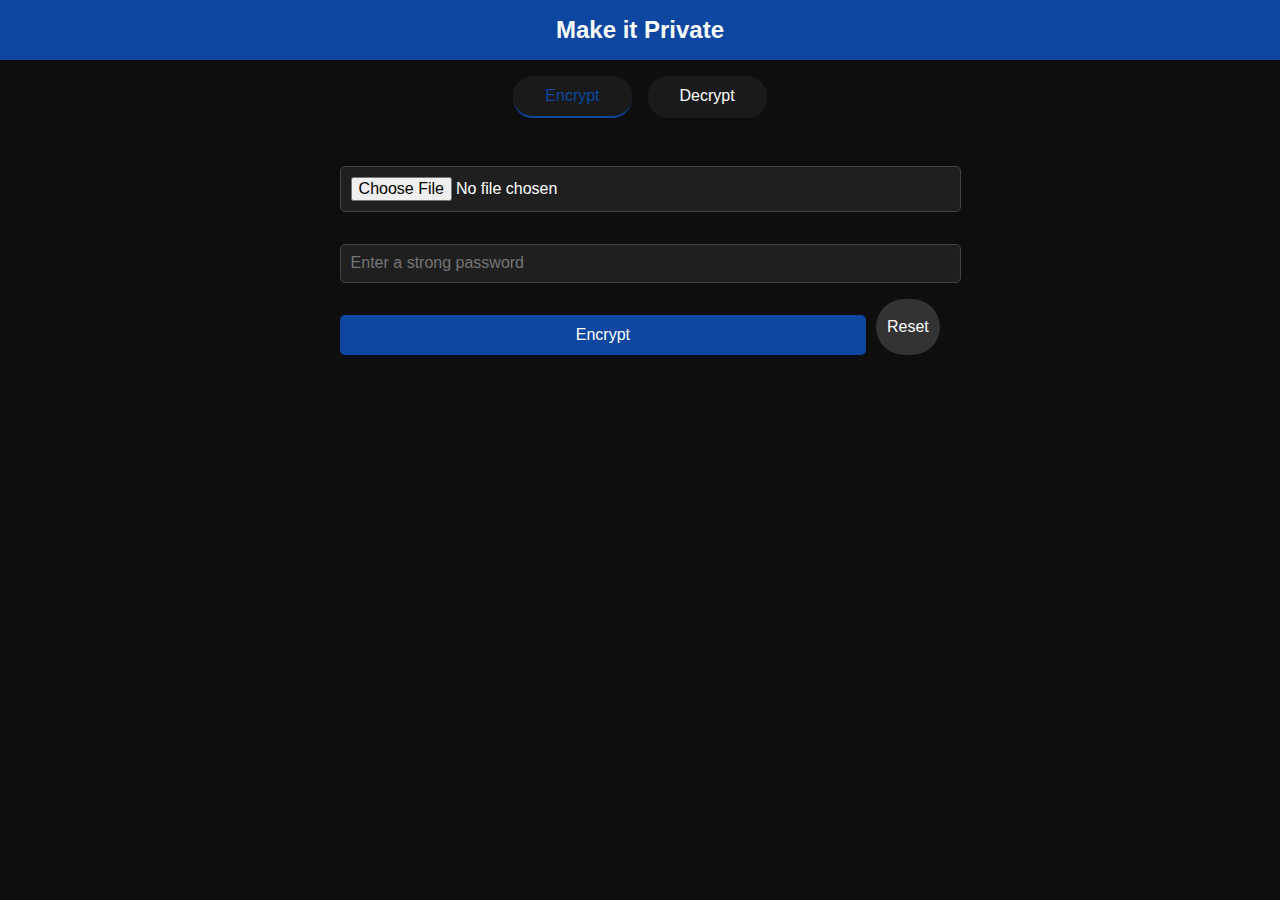
==== index.html @ 4691e0e4 "renamed" ====
<!DOCTYPE html>
<html lang="en">
<head>
  <meta charset="UTF-8" />
  <meta name="viewport" content="width=device-width, initial-scale=1.0"/>
  <title>Make it Private</title>
  <style>
    body {
      margin: 0;
      background-color: #0e0e0e;
      color: #fff;
      font-family: 'Segoe UI', sans-serif;
    }

    /* Navbar */
    .navbar {
      background-color: #0d47a1;
      padding: 1rem;
      text-align: center;
    }

    .navbar h1 {
      margin: 0;
      color: white;
      font-size: 1.5rem;
      font-weight: bold;
    }

    /* Toggle Buttons */
    .toggle-buttons {
      display: flex;
      justify-content: center;
      margin: 1rem 0;
    }

    .toggle-buttons button {
      background-color: #1a1a1a;
      border: none;
      color: #fff;
      border-radius: 20px;
      padding: 0.7rem 2rem;
      margin: 0 0.5rem;
      cursor: pointer;
      font-size: 1rem;
      border-bottom: 2px solid transparent;
      transition: all 0.3s ease;
    }
    .toggle-buttons button:hover{
      transform: scale(1.2);
      color: #0d47a1;
      box-shadow: #0d47a1 0.6;
    }

    .toggle-buttons button.active {
      border-bottom: 2px solid #0d47a1;
      color: #0d47a1;
    }

    /* Container for content */
    .content {
      max-width: 600px;
      margin: 0 auto;
      padding: 1rem;
      display: none;
    }

    .content.active {
      display: block;
    }

    input[type="file"],
    input[type="password"],
    textarea {
      width: 100%;
      margin-top: 1rem;
      padding: 0.6rem;
      background: #1f1f1f;
      border: 1px solid #444;
      color: #fff;
      font-size: 1rem;
      border-radius: 5px;
    }

    .preview {
      margin-top: 1rem;
      text-align: center;
    }

    video, img {
      max-width: 100%;
      max-height: 300px;
      margin-top: 1rem;
      border: 1px solid #333;
    }

    button.action {
      margin-top: 1rem;
      width: 100%;
      padding: 0.7rem;
      background-color: #0d47a1;
      color: white;
      font-size: 1rem;
      border: none;
      cursor: pointer;
      border-radius: 5px;
      transition: 0.3s;
    }

    button.action:hover {
      background-color:rgb(15, 101, 199);
    }

    .button-group {
      display: flex;
      gap: 10px;
      margin-top: 1rem;
    }

    button.reset {
      padding: 0.7rem;
      background-color: #333;
      color: white;
      font-size: 1rem;
      border: none;
      cursor: pointer;
      border-radius: 2rem;
      transition: 0.3s;
      flex: 1;
    }

    button.reset:hover {
      background-color: #555;
    }

    /* Decrypt Preview Section */
    #decryptPreview {
      max-width: 600px;
      margin: 1rem auto;
      padding: 1rem;
      background-color: #1a1a1a;
      border-radius: 5px;
      text-align: center;
    }

    #downloadButton {
      margin-top: 1rem;
      padding: 0.7rem 2rem;
      background-color: #0d47a1;
      color: white;
      font-size: 1rem;
      border: none;
      cursor: pointer;
      border-radius: 5px;
      transition: 0.3s;
    }

    #downloadButton:hover {
      background-color: rgb(15, 101, 199);
    }
  </style>
</head>
<body>

 <!-- Navbar -->
<div class="navbar">
  <h1>Make it Private</h1>
</div>

<!-- Toggle Buttons -->
<div class="toggle-buttons">
  <button id="encryptTab" class="active">Encrypt</button>
  <button id="decryptTab">Decrypt</button>
</div>

<!-- Encrypt Section -->
<div id="encryptSection" class="content active">
  <input type="file" id="encryptFile" accept="image/*,video/*" />
  <div class="preview" id="encryptPreview"></div>
  <input type="password" id="encryptPassword" placeholder="Enter a strong password" />
  <div class="button-group">
    <button class="action" id="encryptBtn">Encrypt</button>
    <button class="reset" id="resetEncryptBtn">Reset</button>
  </div>
</div>

<!-- Decrypt Section -->
<div id="decryptSection" class="content">
  <textarea rows="6" id="decryptText" placeholder="Paste your encrypted text here OR upload a file below..."></textarea>
  <input type="file" id="decryptFile" accept=".txt" />
  <input type="password" id="decryptPassword" placeholder="Enter the password" />
  <div class="button-group">
    <button class="action" id="decryptBtn">Decrypt</button>
    <button class="reset" id="resetDecryptBtn">Reset</button>
  </div>
</div>

<!-- Decrypted file preview and download button -->
<div id="decryptPreview" style="display: none;">
  <h3>Decrypted Preview</h3>
  <div id="previewContent"></div>
  <button id="downloadButton">Download</button>
</div>

<!-- Warning message (hidden by default) -->
<div id="fileSizeWarning" style="display: none; color: red;">
  <p>Warning: This file is large, it may take longer to process. Proceed with caution.</p>
  <button id="proceedButton">Proceed</button>
  <button id="cancelButton">Cancel</button>
</div>


<script>
  // Tab Switching
 // Tab Switching
// Tab Switching
const encryptTab = document.getElementById('encryptTab');
const decryptTab = document.getElementById('decryptTab');
const encryptSection = document.getElementById('encryptSection');
const decryptSection = document.getElementById('decryptSection');
const decryptPreview = document.getElementById('decryptPreview');

// Initially hide the decrypt preview
decryptPreview.style.display = 'none';

encryptTab.addEventListener('click', () => {
  encryptTab.classList.add('active');
  decryptTab.classList.remove('active');
  encryptSection.classList.add('active');
  decryptSection.classList.remove('active');
  // Hide decrypt preview when switching tabs
  decryptPreview.style.display = 'none';
});

decryptTab.addEventListener('click', () => {
  decryptTab.classList.add('active');
  encryptTab.classList.remove('active');
  decryptSection.classList.add('active');
  encryptSection.classList.remove('active');
  // Hide decrypt preview when switching tabs
  decryptPreview.style.display = 'none';
});

// Encrypt Section Logic
const fileInput = document.getElementById('encryptFile');
const encryptPreview = document.getElementById('encryptPreview');
const encryptPassword = document.getElementById('encryptPassword');
const encryptBtn = document.getElementById('encryptBtn');

// Show file preview when selected for encryption
fileInput.addEventListener('change', () => {
  const file = fileInput.files[0];
  if (file) {
    encryptPreview.innerHTML = '';
    
    if (file.type.startsWith('image/')) {
      const img = document.createElement('img');
      img.src = URL.createObjectURL(file);
      encryptPreview.appendChild(img);
    } else if (file.type.startsWith('video/')) {
      const video = document.createElement('video');
      video.src = URL.createObjectURL(file);
      video.controls = true;
      encryptPreview.appendChild(video);
    }
  }
});

// Helper function to safely convert ArrayBuffer to base64
function arrayBufferToBase64(buffer) {
  let binary = '';
  const bytes = new Uint8Array(buffer);
  const len = bytes.byteLength;
  for (let i = 0; i < len; i++) {
    binary += String.fromCharCode(bytes[i]);
  }
  return btoa(binary);
}

// Helper function to convert base64 to ArrayBuffer
function base64ToArrayBuffer(base64) {
  const binary = atob(base64);
  const bytes = new Uint8Array(binary.length);
  for (let i = 0; i < binary.length; i++) {
    bytes[i] = binary.charCodeAt(i);
  }
  return bytes;
}

// Function to derive the key for encryption/decryption
async function deriveKey(password, salt) {
  const enc = new TextEncoder();
  const keyMaterial = await crypto.subtle.importKey(
    "raw", 
    enc.encode(password), 
    "PBKDF2", 
    false, 
    ["deriveKey"]
  );

  return crypto.subtle.deriveKey(
    {
      name: "PBKDF2",
      salt,
      iterations: 100000,
      hash: "SHA-256"
    },
    keyMaterial,
    { name: "AES-GCM", length: 256 },
    false,
    ["encrypt", "decrypt"]
  );
}

// Reset functionality for encrypt section
document.getElementById('resetEncryptBtn').addEventListener('click', () => {
  // Clear file input
  fileInput.value = '';
  // Clear password field
  encryptPassword.value = '';
  // Clear preview
  encryptPreview.innerHTML = '';
});

// Encryption process
encryptBtn.addEventListener('click', async () => {
  const file = fileInput.files[0];
  const password = encryptPassword.value;

  if (!file || !password) {
    alert("Please provide both a file and a password!");
    return;
  }

  try {
    const reader = new FileReader();
    reader.onload = async function (event) {
      try {
        const fileData = event.target.result;

        // Encrypt the file
        const salt = crypto.getRandomValues(new Uint8Array(16));
        const iv = crypto.getRandomValues(new Uint8Array(12));
        const key = await deriveKey(password, salt);

        const encryptedData = await crypto.subtle.encrypt(
          { name: "AES-GCM", iv }, 
          key, 
          fileData
        );
        
        // Prepare encrypted content for download or further use
        const encryptedContent = {
          salt: arrayBufferToBase64(salt),
          iv: arrayBufferToBase64(iv),
          ciphertext: arrayBufferToBase64(encryptedData),
          filename: file.name,
          type: file.type // Store the file type for proper decryption
        };

        // Convert encrypted content to JSON text
        const encryptedText = JSON.stringify(encryptedContent);

        // Create encrypted file for download
        const blob = new Blob([encryptedText], { type: 'application/json' });
        const url = URL.createObjectURL(blob);
        const a = document.createElement('a');
        a.href = url;
        a.download = `${file.name}.encrypted.txt`;
        a.click();
        URL.revokeObjectURL(url);
        
        // Switch to decrypt tab and populate textarea
        decryptTab.click();
        document.getElementById('decryptText').value = encryptedText;
        
        alert("File encrypted successfully! You can now decrypt it or save the encrypted text.");
      } catch (innerError) {
        console.error("Error in file processing:", innerError);
        alert("Error processing the file. The file might be too large or corrupted.");
      }
    };

    reader.readAsArrayBuffer(file);
  } catch (error) {
    console.error("Encryption error:", error);
    alert("An error occurred during encryption. Please try again.");
  }
});

// Reset functionality for decrypt section
document.getElementById('resetDecryptBtn').addEventListener('click', () => {
  // Clear decrypt text area
  document.getElementById('decryptText').value = '';
  // Clear decrypt file input
  document.getElementById('decryptFile').value = '';
  // Clear decrypt password
  document.getElementById('decryptPassword').value = '';
  // Hide decrypt preview
  decryptPreview.style.display = 'none';
});

// Decryption Logic
document.getElementById('decryptBtn').addEventListener('click', async () => {
  const password = document.getElementById('decryptPassword').value;
  const decryptTextArea = document.getElementById('decryptText');
  const decryptFileInput = document.getElementById('decryptFile');
  
  if (!password) {
    alert("Please enter the password.");
    return;
  }

  let encryptedData;

  // Check if the user pasted encrypted text or uploaded a file
  if (decryptTextArea.value.trim()) {
    try {
      encryptedData = JSON.parse(decryptTextArea.value.trim());
    } catch (e) {
      alert("Invalid encrypted text format.");
      return;
    }
  } else if (decryptFileInput.files[0]) {
    try {
      const fileText = await decryptFileInput.files[0].text();
      encryptedData = JSON.parse(fileText);
    } catch (e) {
      alert("Invalid encrypted file format.");
      return;
    }
  } else {
    alert("Please paste encrypted text or upload a .txt file.");
    return;
  }

  try {
    // Decrypt the file
    const salt = base64ToArrayBuffer(encryptedData.salt);
    const iv = base64ToArrayBuffer(encryptedData.iv);
    const ciphertext = base64ToArrayBuffer(encryptedData.ciphertext);
    const key = await deriveKey(password, salt);

    const decrypted = await crypto.subtle.decrypt(
      { name: "AES-GCM", iv }, 
      key, 
      ciphertext
    );

    // Create a Blob of the decrypted content with the correct MIME type
    const fileType = encryptedData.type || 'application/octet-stream';
    const decryptedBlob = new Blob([decrypted], { type: fileType });
    
    // Clear previous content
    const previewContent = document.getElementById('previewContent');
    previewContent.innerHTML = '';

    // Show preview based on file type
    const url = URL.createObjectURL(decryptedBlob);
    
    if (fileType.startsWith('image/')) {
      const img = document.createElement('img');
      img.src = url;
      previewContent.appendChild(img);
    } else if (fileType.startsWith('video/')) {
      const video = document.createElement('video');
      video.src = url;
      video.controls = true;
      previewContent.appendChild(video);
    } else {
      // For other file types, just show a message
      previewContent.innerHTML = `<p>File decrypted successfully. Click the download button below.</p>`;
    }

    // Show decrypt preview
    decryptPreview.style.display = 'block';
    
    // Set up download button
    const downloadButton = document.getElementById('downloadButton');
    // Remove any existing event listeners
    const newDownloadButton = downloadButton.cloneNode(true);
    downloadButton.parentNode.replaceChild(newDownloadButton, downloadButton);
    
    newDownloadButton.addEventListener('click', () => {
      const link = document.createElement('a');
      link.href = url;
      link.download = encryptedData.filename || "decrypted_file";
      link.click();
      URL.revokeObjectURL(url);
    });
  } catch (err) {
    console.error("Decryption error:", err);
    alert("Decryption failed: Incorrect password or corrupted data.");
  }
});
</script>

</body>
</html>
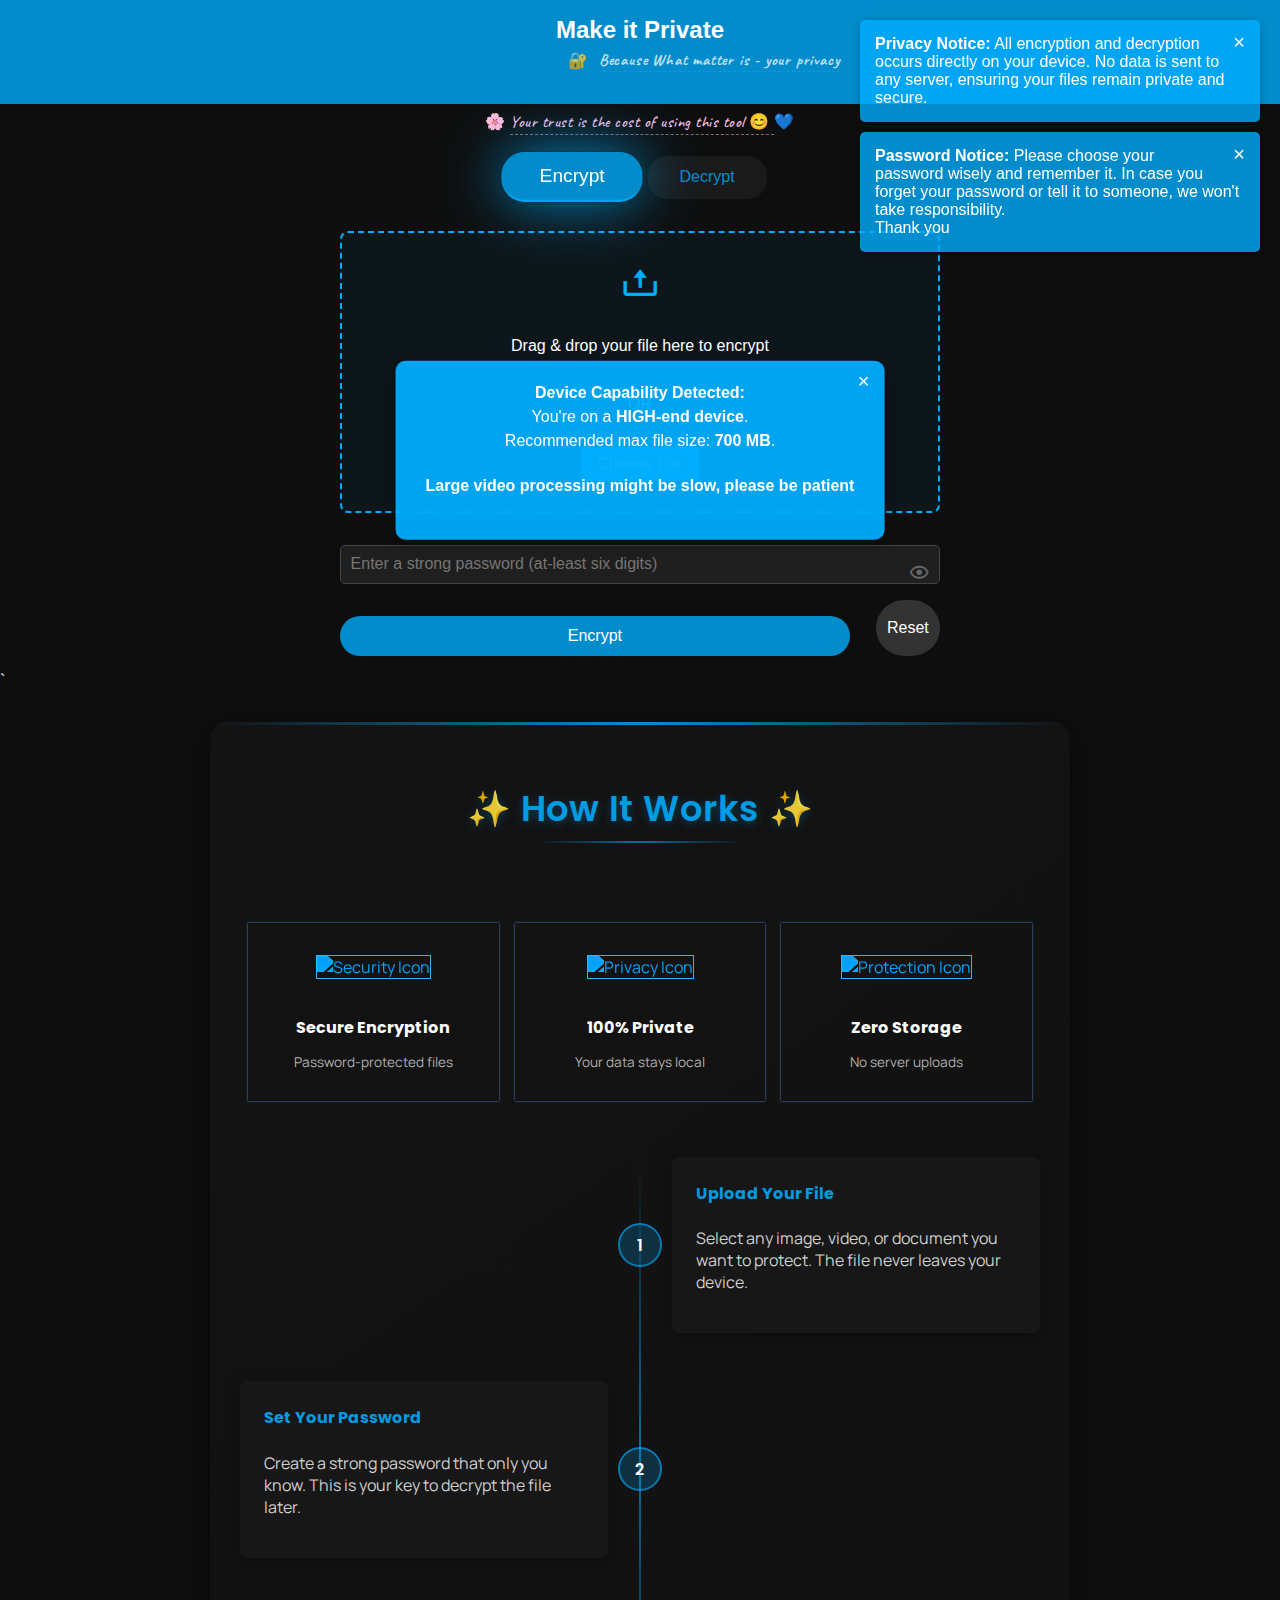
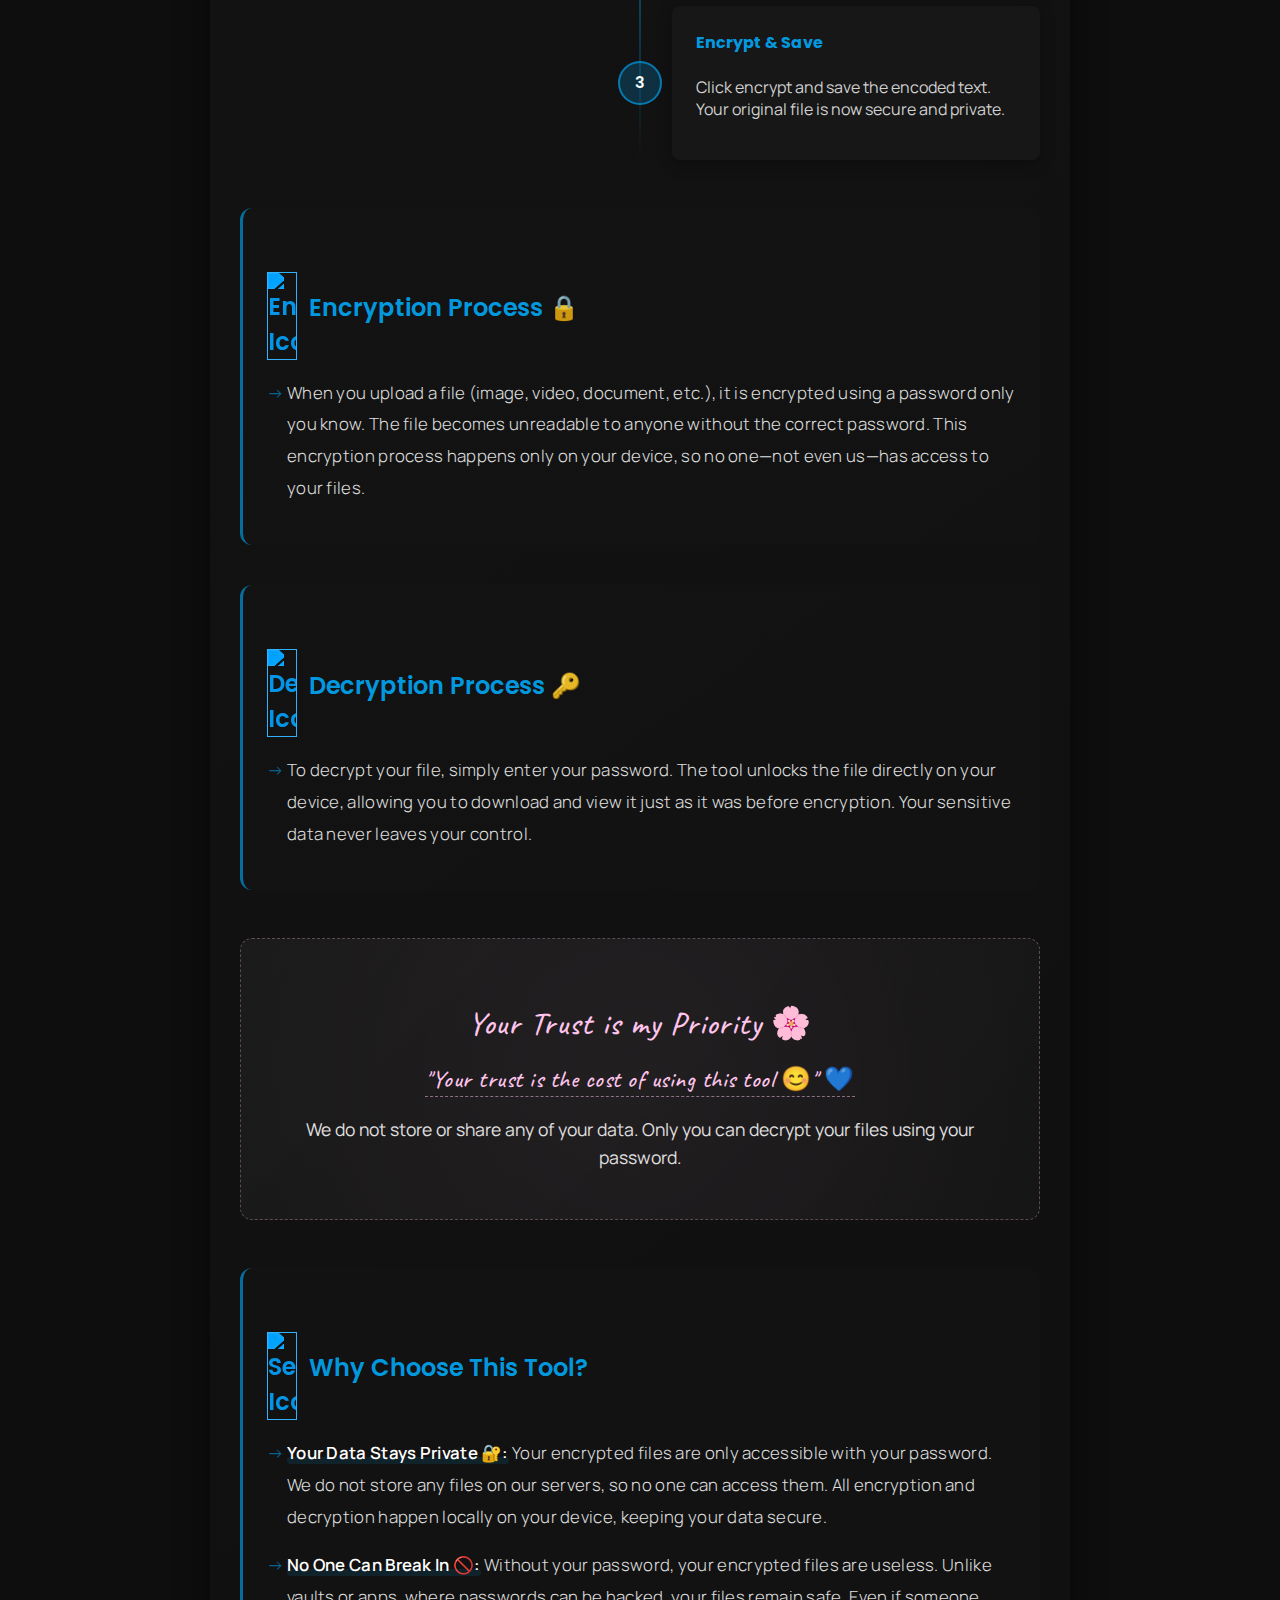
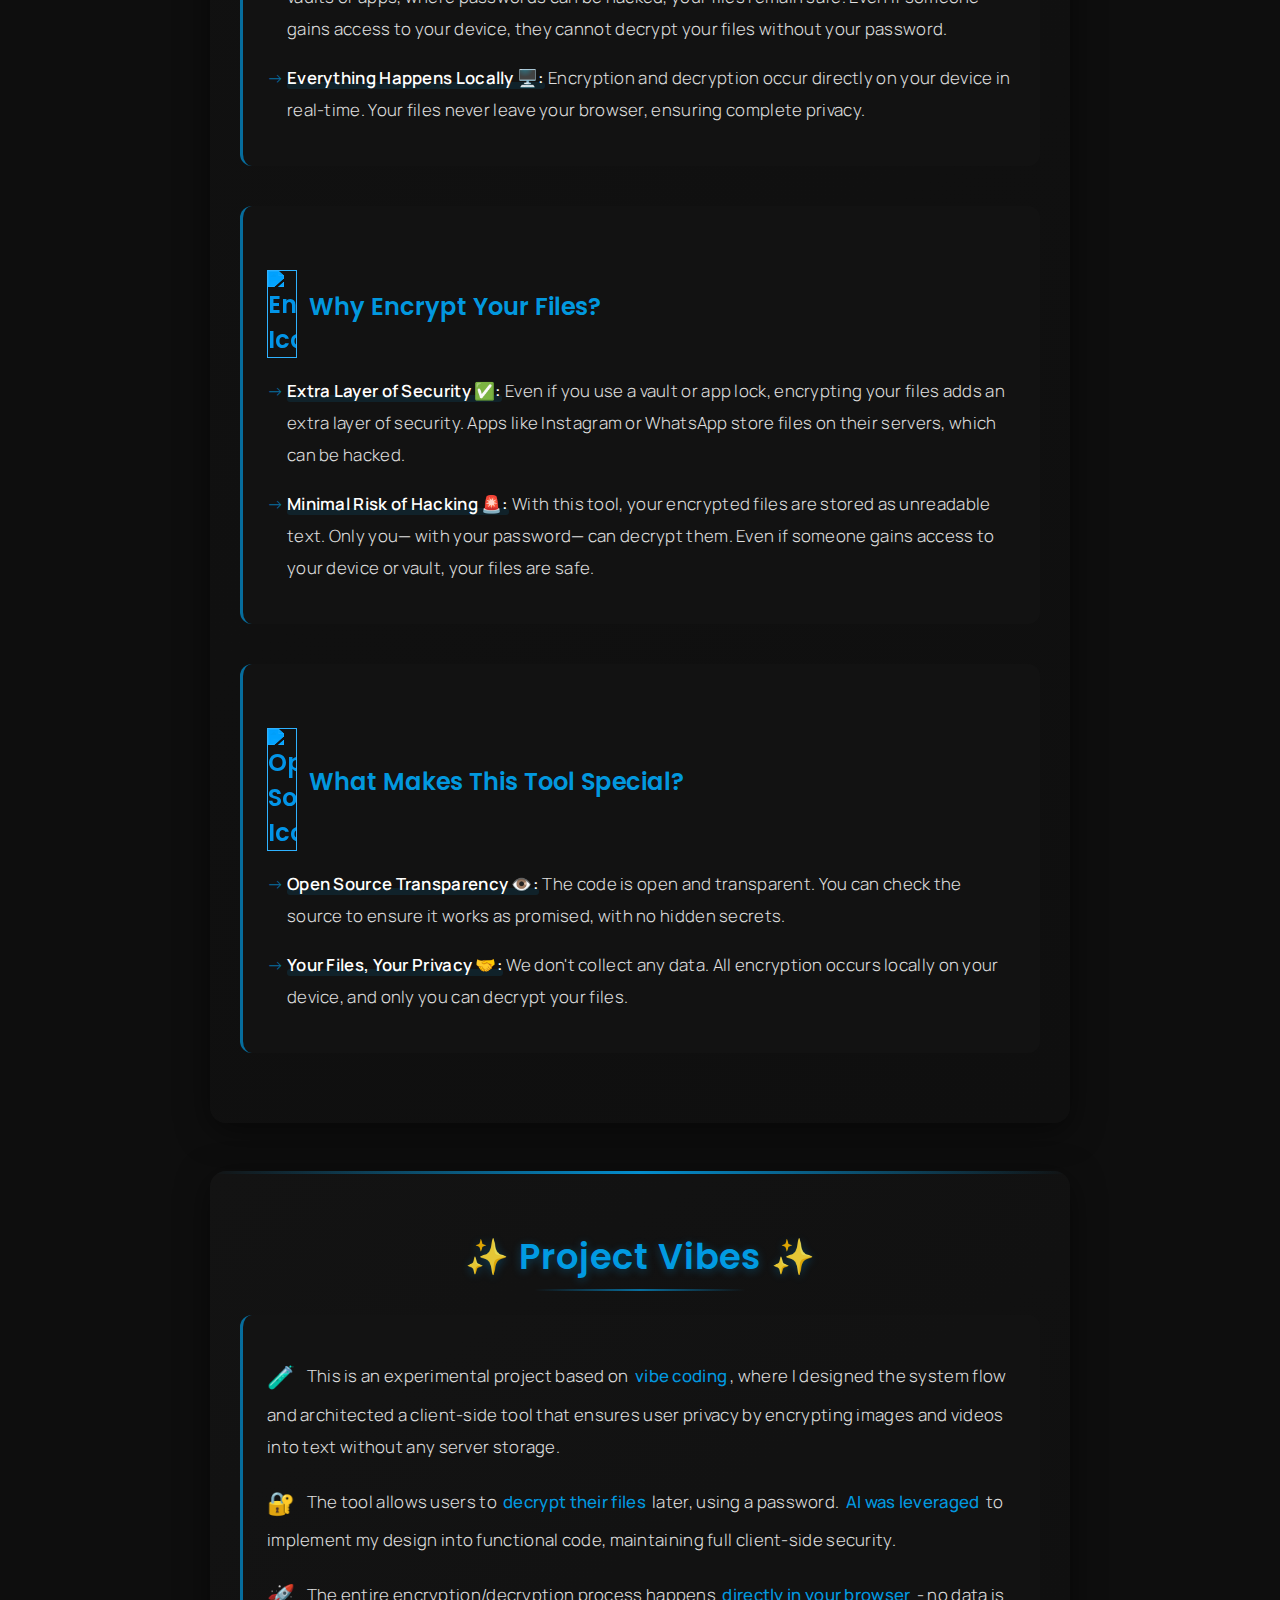
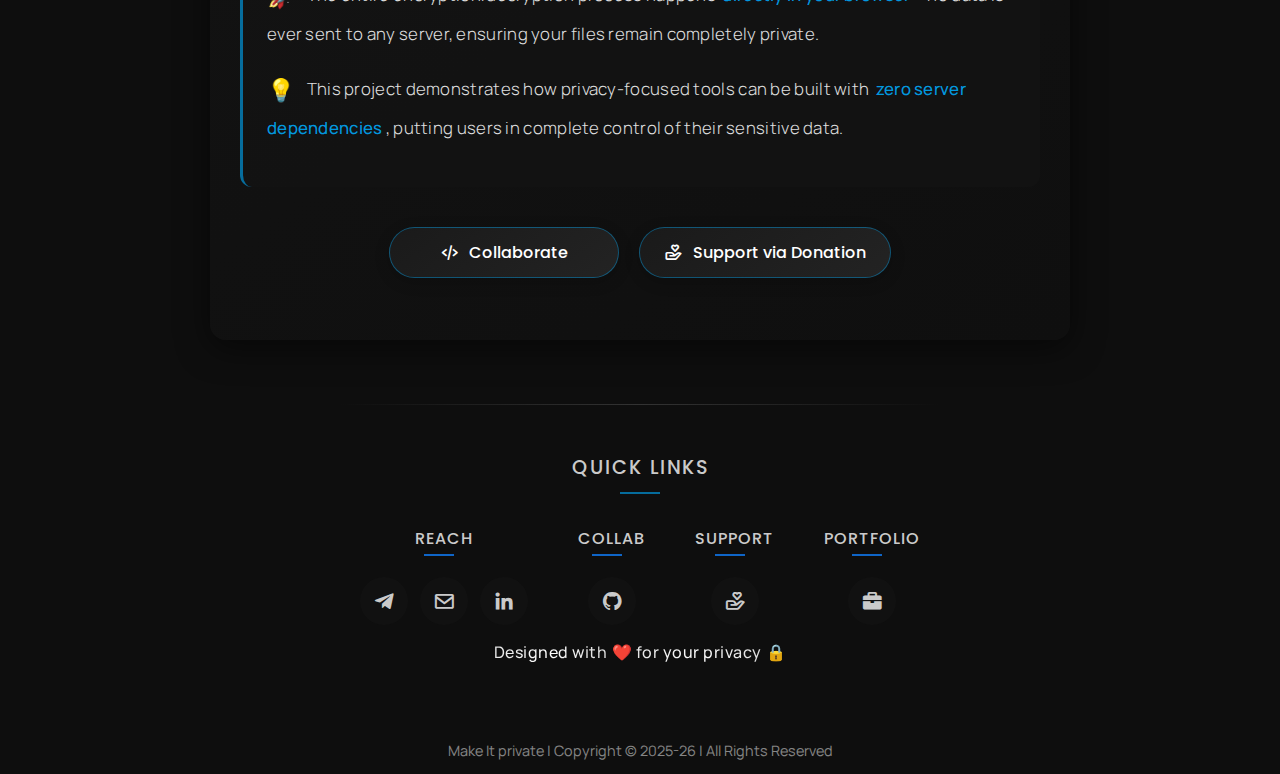
==== commit 7ce011f3: "upated-ui/ux" ====
--- a/index.html
+++ b/index.html
@@ -4,6 +4,16 @@
   <meta charset="UTF-8" />
   <meta name="viewport" content="width=device-width, initial-scale=1.0"/>
   <title>Make it Private</title>
+  <link href="https://fonts.googleapis.com/css2?family=Outfit:wght@300;400;600&display=swap" rel="stylesheet">
+  <link rel="preconnect" href="https://fonts.googleapis.com">
+  <link rel="preconnect" href="https://fonts.gstatic.com" crossorigin>
+  <link href="https://fonts.googleapis.com/css2?family=Meow+Script&family=Offside&display=swap" rel="stylesheet">
+  <link href="https://fonts.googleapis.com/css2?family=Dancing+Script&display=swap" rel="stylesheet">
+  <link href="https://fonts.googleapis.com/css2?family=Poppins:wght@300;400;600&family=Lobster&display=swap" rel="stylesheet">
+  <link rel="stylesheet" href="https://fonts.googleapis.com/css2?family=Material+Symbols+Outlined:opsz,wght,FILL,GRAD@20..48,100..700,0..1,-50..200&icon_names=business_center" />
+  <link href="https://fonts.googleapis.com/css2?family=Manrope:wght@400;600&display=swap" rel="stylesheet">
+  <link href="https://fonts.googleapis.com/css2?family=Caveat:wght@500&display=swap" rel="stylesheet">
+  <link href="https://cdn.jsdelivr.net/npm/boxicons@2.1.4/css/boxicons.min.css" rel="stylesheet">
   <style>
     body {
       margin: 0;
@@ -14,7 +24,7 @@
 
     /* Navbar */
     .navbar {
-      background-color: #0d47a1;
+      background-color: rgba(0, 172, 252,0.8);
       padding: 1rem;
       text-align: center;
     }
@@ -25,6 +35,62 @@
       font-size: 1.5rem;
       font-weight: bold;
     }
+    .tagline {
+ 
+  color: rgba(255, 255, 255, 0.6);
+  font-weight: 800;
+  margin-top: 0.4rem;
+  margin-left: 8em;
+  display: flex;
+  align-items: center;
+  justify-content: center;
+  gap: 0.6rem;
+  
+  font-family: 'Caveat', cursive;
+  font-size: 1rem;
+  color: rgba(255, 255, 255, 0.75);
+  letter-spacing: 0.8px;
+
+  
+  font-style: normal;
+}
+.trust-line {
+  text-align: center;
+  display: block;
+ 
+  margin: 0.5rem auto 1.5rem;
+  font-size: 1rem;
+  gap: 0.5rem;
+ /* soft pink */
+
+  color: #ffc5ec; /* soft pink */
+  font-family: 'Caveat', cursive;
+  letter-spacing: 0.5px;
+  font-weight: 500;
+  animation: fadeInTrust 1.3s ease;
+}
+
+.trust-line span {
+  border-bottom: 1px dashed rgba(255, 197, 236, 0.5);
+  padding-bottom: 2px;
+}
+
+@keyframes fadeInTrust {
+  from {
+    opacity: 0;
+    transform: translateY(-5px);
+  }
+  to {
+    opacity: 1;
+    transform: translateY(0);
+  }
+}
+
+.tagline span {
+  border-bottom: 1px dashed rgba(0, 172, 252, 0.5);
+  padding-bottom: 1px;
+  transition: all 0.3s ease;
+}
 
     /* Toggle Buttons */
     .toggle-buttons {
@@ -36,7 +102,7 @@
     .toggle-buttons button {
       background-color: #1a1a1a;
       border: none;
-      color: #fff;
+      color: rgba(0, 172, 252,0.8);
       border-radius: 20px;
       padding: 0.7rem 2rem;
       margin: 0 0.5rem;
@@ -47,13 +113,15 @@
     }
     .toggle-buttons button:hover{
       transform: scale(1.2);
-      color: #0d47a1;
-      box-shadow: #0d47a1 0.6;
+      color:#ffff;
+      box-shadow : 0 0 50px rgba(0, 172, 252,0.8);
+      background-color:rgba(0, 172, 252,0.8);
     }
 
     .toggle-buttons button.active {
-      border-bottom: 2px solid #0d47a1;
-      color: #0d47a1;
+      border-bottom: 2px solid rgba(0, 172, 252,0.8);
+    color:#ffff;
+      
     }
 
     /* Container for content */
@@ -67,7 +135,8 @@
     .content.active {
       display: block;
     }
-
+    
+    input[type="text"],
     input[type="file"],
     input[type="password"],
     textarea {
@@ -95,21 +164,31 @@
 
     button.action {
       margin-top: 1rem;
-      width: 100%;
+      width: 95%;
       padding: 0.7rem;
-      background-color: #0d47a1;
+      background-color: rgba(0, 172, 252,0.8);
       color: white;
       font-size: 1rem;
       border: none;
       cursor: pointer;
-      border-radius: 5px;
+      border-radius: 2rem;
       transition: 0.3s;
     }
+    #encryptFile {
+  display: none;
+}
+
 
     button.action:hover {
-      background-color:rgb(15, 101, 199);
-    }
-
+      transform: scale(1.2);
+      box-shadow: 0 0 50px rgba(0, 172, 252,0.8);
+      background-color:rgba(0, 172, 252,0.8)
+    }
+    button.active{
+      transform: scale(1.2);
+      box-shadow: 0 0 50px rgba(0, 172, 252,0.8);
+      background-color:rgba(0, 172, 252,0.8);
+    }
     .button-group {
       display: flex;
       gap: 10px;
@@ -117,6 +196,7 @@
     }
 
     button.reset {
+      margin-left: 1rem;
       padding: 0.7rem;
       background-color: #333;
       color: white;
@@ -145,18 +225,905 @@
     #downloadButton {
       margin-top: 1rem;
       padding: 0.7rem 2rem;
-      background-color: #0d47a1;
+      background-color: rgba(0, 172, 252,0.8);
       color: white;
       font-size: 1rem;
-      border: none;
+      border:none;
       cursor: pointer;
-      border-radius: 5px;
+      border-radius: 3rem;
       transition: 0.3s;
     }
 
     #downloadButton:hover {
-      background-color: rgb(15, 101, 199);
-    }
+      box-shadow: 0 0 10px rgba(0, 172, 252,0.8);
+      transform: scale(1.1);
+
+    }
+    @media screen and (max-width: 600px) {
+  .toggle-buttons {
+    flex-direction: column;
+    align-items: center;
+  }
+
+  .toggle-buttons button {
+    margin: 0.5rem 0;
+    width: 90%;
+  }
+
+  .button-group {
+    flex-direction: column;
+  }
+
+  .button-group button {
+    width: 100%;
+    margin-left: 0;
+  }
+}
+.container {
+      max-width: 800px;
+      margin: 2rem auto;
+      padding: 30px;
+      background: linear-gradient(145deg, #131313, #0f0f0f);
+      border-radius: 16px;
+      box-shadow: 0 8px 32px rgba(0, 0, 0, 0.5);
+      font-family: 'Manrope', sans-serif;
+      position: relative;
+      overflow: hidden;
+    }
+
+    .container::before {
+      content: "";
+      position: absolute;
+      top: 0;
+      left: 0;
+      width: 100%;
+      height: 3px;
+      background: linear-gradient(90deg, transparent, rgba(0, 172, 252, 0.8), transparent);
+      animation: shimmer 8s infinite;
+    }
+
+    @keyframes shimmer {
+      0% { background-position: -800px 0; }
+      100% { background-position: 800px 0; }
+    }
+
+    .container h2 {
+      text-align: center;
+      color: rgba(0, 172, 252, 0.9);
+      font-size: 2.2rem;
+      margin-bottom: 2rem;
+      font-weight: 600;
+      font-family: 'Poppins', sans-serif;
+      letter-spacing: 1px;
+      text-shadow: 0 2px 10px rgba(0, 172, 252, 0.3);
+      position: relative;
+      display: inline-block;
+      left: 50%;
+      transform: translateX(-50%);
+    }
+
+    .container h2::after {
+      content: "";
+      position: absolute;
+      width: 60%;
+      height: 2px;
+      bottom: -8px;
+      left: 20%;
+      background: linear-gradient(90deg, transparent, rgba(0, 172, 252, 0.6), transparent);
+    }
+
+    /* Section Styling */
+    .section {
+      margin-bottom: 2.5rem;
+      padding: 1.5rem;
+      background: rgba(20, 20, 20, 0.6);
+      border-radius: 12px;
+      border-left: 3px solid rgba(0, 172, 252, 0.6);
+      position: relative;
+      transition: transform 0.3s ease, box-shadow 0.3s ease;
+    }
+
+    .section:hover {
+      transform: translateY(-5px);
+      box-shadow: 0 10px 20px rgba(0, 0, 0, 0.3);
+    }
+
+    .section h3 {
+      color: rgba(0, 172, 252, 0.9);
+      font-size: 1.5rem;
+      margin-bottom: 1rem;
+      font-weight: 600;
+      font-family: 'Poppins', sans-serif;
+      display: flex;
+      align-items: center;
+      position: relative;
+    }
+
+    .section h3 img {
+      max-width: 28px;
+      margin-right: 12px;
+      filter: invert(60%) sepia(83%) saturate(1500%) hue-rotate(175deg) brightness(100%) contrast(103%);
+      animation: pulse 3s infinite ease-in-out;
+    }
+
+    @keyframes pulse {
+      0% { transform: scale(1); }
+      50% { transform: scale(1.1); }
+      100% { transform: scale(1); }
+    }
+
+    .section p {
+      line-height: 1.9;
+      color: #e0e0e0;
+      font-size: 1.05rem;
+      font-family: 'Manrope', sans-serif;
+      font-weight: 300;
+      letter-spacing: 0.3px;
+      position: relative;
+      padding-left: 20px;
+    }
+
+    .section p::before {
+      content: "→";
+      position: absolute;
+      left: 0;
+      color: rgba(0, 172, 252, 0.6);
+    }
+
+    .section p strong {
+      color: #fff;
+      font-weight: 600;
+      position: relative;
+      z-index: 1;
+    }
+
+    .section p strong::after {
+      content: "";
+      position: absolute;
+      bottom: 0;
+      left: 0;
+      width: 100%;
+      height: 30%;
+      background-color: rgba(0, 172, 252, 0.1);
+      z-index: -1;
+      border-radius: 3px;
+    }
+
+    /* Feature Icons Row */
+    .feature-icons {
+      display: flex;
+      justify-content: space-between;
+      margin: 3rem 0;
+      text-align: center;
+    }
+
+    .feature-icon {
+      flex: 1;
+      margin: 0.5rem;
+      box-shadow: 0 0 2px cornflowerblue;
+      padding: 1rem;
+      position: relative;
+      transition: transform 0.3s ease;
+    }
+
+    .feature-icon:hover {
+      transform: translateY(-8px);
+      box-shadow: 0 0 20px cornflowerblue;
+    }
+
+    .feature-icon img {
+      width: 50px;
+      height: 50px;
+      margin-bottom: 15px;
+      filter: invert(60%) sepia(83%) saturate(1500%) hue-rotate(175deg) brightness(100%) contrast(103%);
+    }
+
+    .feature-icon h4 {
+      font-family: 'Poppins', sans-serif;
+      font-size: 1rem;
+      color: #fff;
+      margin-bottom: 5px;
+    }
+
+    .feature-icon p {
+      font-size: 0.85rem;
+      color: #b0b0b0;
+    }
+
+    /* Trust Section (Enhanced) */
+    .trust-section {
+      background: linear-gradient(135deg, rgba(30, 30, 30, 0.6), rgba(20, 20, 20, 0.8));
+      padding: 2rem;
+      border-radius: 12px;
+      margin: 3rem 0;
+      text-align: center;
+      position: relative;
+      overflow: hidden;
+      border: 1px dashed rgba(255, 197, 236, 0.3);
+    }
+
+    .trust-section::before {
+      content: "";
+      position: absolute;
+      top: -50%;
+      left: -50%;
+      width: 200%;
+      height: 200%;
+      background: radial-gradient(circle, rgba(255, 197, 236, 0.05) 0%, transparent 70%);
+      animation: rotate 15s linear infinite;
+    }
+
+    @keyframes rotate {
+      0% { transform: rotate(0deg); }
+      100% { transform: rotate(360deg); }
+    }
+
+    .trust-section h3 {
+      font-family: 'Caveat', cursive;
+      font-size: 2rem;
+      color: #ffc5ec;
+      margin-bottom: 1rem;
+      font-weight: 500;
+      letter-spacing: 1px;
+      animation: fadeInTrust 1.3s ease;
+    }
+
+    .trust-section p {
+      font-size: 1.1rem;
+      color: #e0e0e0;
+      margin: 1rem 0;
+      font-family: 'Manrope', sans-serif;
+      line-height: 1.6;
+    }
+
+    .trust-section span {
+      font-family: 'Caveat', cursive;
+      font-size: 1.5rem;
+      color: #ffc5ec;
+      font-weight: 500;
+      letter-spacing: 0.5px;
+      border-bottom: 1px dashed rgba(255, 197, 236, 0.5);
+      padding-bottom: 2px;
+    }
+
+    /* Process Timeline */
+    .process-timeline {
+      margin: 3rem 0;
+      position: relative;
+    }
+
+    .process-timeline::before {
+      content: "";
+      position: absolute;
+      top: 0;
+      left: 50%;
+      transform: translateX(-50%);
+      width: 2px;
+      height: 100%;
+      background: linear-gradient(to bottom, transparent, rgba(0, 172, 252, 0.6), transparent);
+    }
+
+    .timeline-step {
+      display: flex;
+      margin-bottom: 3rem;
+      position: relative;
+      align-items: center;
+    }
+
+    .timeline-step:nth-child(odd) {
+      flex-direction: row-reverse;
+    }
+
+    .timeline-number {
+      width: 40px;
+      height: 40px;
+      background-color: rgba(0, 172, 252, 0.2);
+      border: 2px solid rgba(0, 172, 252, 0.6);
+      border-radius: 50%;
+      display: flex;
+      align-items: center;
+      justify-content: center;
+      font-family: 'Poppins', sans-serif;
+      font-weight: 600;
+      color: #fff;
+      z-index: 2;
+      position: absolute;
+      left: 50%;
+      transform: translateX(-50%);
+    }
+
+    .timeline-content {
+      width: 40%;
+      padding: 1.5rem;
+      background: rgba(25, 25, 25, 0.8);
+      border-radius: 8px;
+      box-shadow: 0 4px 15px rgba(0, 0, 0, 0.3);
+      transition: transform 0.3s ease;
+    }
+
+    .timeline-content h4 {
+      font-family: 'Poppins', sans-serif;
+      color: rgba(0, 172, 252, 0.9);
+      margin-top: 0;
+    }
+
+    .timeline-content p {
+      font-family: 'Manrope', sans-serif;
+      color: #d0d0d0;
+    }
+    
+    /* Footer */
+    footer {
+      text-align: center;
+      margin-top: 4rem;
+      font-size: 0.95rem;
+      color: #888;
+      font-family: 'Manrope', sans-serif;
+      position: relative;
+      padding-top: 2rem;
+    }
+
+    footer::before {
+      content: "";
+      position: absolute;
+      top: 0;
+      left: 50%;
+      transform: translateX(-50%);
+      width: 30%;
+      height: 1px;
+      background: linear-gradient(90deg, transparent, rgba(136, 136, 136, 0.5), transparent);
+    }
+
+    footer p {
+      margin-bottom: 0.5rem;
+    }
+
+    footer a {
+      color: rgba(0, 172, 252, 0.9);
+      text-decoration: none;
+      font-weight: 600;
+      transition: color 0.3s ease;
+    }
+
+    footer a:hover {
+      color: #fff;
+      text-decoration: none;
+    }
+
+    /* Responsive Adjustments */
+    @media screen and (max-width: 768px) {
+      .section h3 {
+        font-size: 1.3rem;
+      }
+      
+      .feature-icons {
+        flex-direction: column;
+      }
+      
+      .feature-icon {
+        margin-bottom: 2rem;
+      }
+      
+      .process-timeline::before {
+        left: 30px;
+      }
+      
+      .timeline-step, .timeline-step:nth-child(odd) {
+        flex-direction: row;
+      }
+      
+      .timeline-number {
+        left: 30px;
+      }
+      
+      .timeline-content {
+        width: 80%;
+        margin-left: auto;
+      }
+    }
+    .timeline-content:hover{
+      transform: scale(1.1);
+    }
+    .about-project {
+      max-width: 800px;
+      margin: 3rem auto;
+      padding: 30px;
+      background: linear-gradient(145deg, #131313, #0f0f0f);
+      border-radius: 16px;
+      box-shadow: 0 8px 32px rgba(0, 0, 0, 0.5);
+      font-family: 'Manrope', sans-serif;
+      position: relative;
+      overflow: hidden;
+    }
+
+    .about-project::before {
+      content: "";
+      position: absolute;
+      top: 0;
+      left: 0;
+      width: 100%;
+      height: 3px;
+      background: linear-gradient(90deg, transparent, rgba(0, 172, 252, 0.8), transparent);
+      animation: shimmer 8s infinite;
+    }
+
+    @keyframes shimmer {
+      0% { background-position: -800px 0; }
+      100% { background-position: 800px 0; }
+    }
+
+    .about-project h2 {
+      text-align: center;
+      color: rgba(0, 172, 252, 0.9);
+      font-size: 2.2rem;
+      margin-bottom: 2rem;
+      font-weight: 600;
+      font-family: 'Poppins', sans-serif;
+      letter-spacing: 1px;
+      text-shadow: 0 2px 10px rgba(0, 172, 252, 0.3);
+      position: relative;
+      display: inline-block;
+      left: 50%;
+      transform: translateX(-50%);
+    }
+
+    .about-project h2::after {
+      content: "";
+      position: absolute;
+      width: 60%;
+      height: 2px;
+      bottom: -8px;
+      left: 20%;
+      background: linear-gradient(90deg, transparent, rgba(0, 172, 252, 0.6), transparent);
+    }
+
+    .about-content {
+      padding: 1.5rem;
+      background: rgba(20, 20, 20, 0.6);
+      border-radius: 12px;
+      border-left: 3px solid rgba(0, 172, 252, 0.6);
+      position: relative;
+      transition: transform 0.3s ease, box-shadow 0.3s ease;
+      margin-bottom: 2.5rem;
+      line-height: 1.9;
+      color: #e0e0e0;
+      font-size: 1.05rem;
+      font-family: 'Manrope', sans-serif;
+      font-weight: 300;
+      letter-spacing: 0.3px;
+    }
+
+    .about-content:hover {
+      transform: translateY(-5px);
+      box-shadow: 0 10px 20px rgba(0, 0, 0, 0.3);
+    }
+
+    .about-content p {
+      margin-bottom: 1.2rem;
+    }
+
+    .emoji-highlight {
+      font-size: 1.4rem;
+      vertical-align: middle;
+      margin-right: 8px;
+    }
+
+    .keyword {
+      color: rgba(0, 172, 252, 0.9);
+      font-weight: 500;
+      position: relative;
+      padding: 0 3px;
+    }
+
+    .keyword::after {
+      content: "";
+      position: absolute;
+      bottom: 0;
+      left: 0;
+      width: 100%;
+      height: 30%;
+      background-color: rgba(0, 172, 252, 0.1);
+      z-index: -1;
+      border-radius: 3px;
+    }
+
+    /* Action Buttons */
+    .action-buttons {
+      display: flex;
+      justify-content: center;
+      flex-wrap: wrap;
+      gap: 20px;
+      margin: 2rem 0;
+    }
+
+    .action-button {
+      padding: 12px 24px;
+      border-radius: 50px;
+      font-family: 'Poppins', sans-serif;
+      font-weight: 500;
+      font-size: 1rem;
+      text-decoration: none;
+      display: flex;
+      align-items: center;
+      justify-content: center;
+      gap: 10px;
+      position: relative;
+      overflow: hidden;
+      z-index: 1;
+      transition: all 0.4s ease;
+      background: #1a1a1a;
+      color: #fff;
+      border: 1px solid rgba(0, 172, 252, 0.4);
+      box-shadow: 0 4px 15px rgba(0, 0, 0, 0.2);
+      min-width: 180px;
+    }
+
+    .action-button::before {
+      content: "";
+      position: absolute;
+      top: 0;
+      left: -100%;
+      width: 100%;
+      height: 100%;
+      background: linear-gradient(90deg, transparent, rgba(0, 172, 252, 0.8), transparent);
+      transition: all 0.6s ease;
+      z-index: -1;
+    }
+
+    .action-button:hover {
+      transform: translateY(-5px);
+      box-shadow: 0 10px 20px rgba(0, 0, 0, 0.3);
+      color: #fff;
+      border-color: rgba(0, 172, 252, 0.8);
+    }
+
+    .action-button:hover::before {
+      left: 100%;
+    }
+
+    .action-button i {
+      font-size: 1.2rem;
+    }
+
+    .collaborate-btn {
+      background: linear-gradient(145deg, #1a1a1a, #232323);
+    }
+
+    .collaborate-btn:hover {
+      background: rgba(0, 172, 252, 0.8);
+    }
+
+    .donate-btn {
+      background: linear-gradient(145deg, #1a1a1a, #232323);
+    }
+
+    .donate-btn:hover {
+      background: rgba(0, 172, 252, 0.8);
+    }
+
+    /* Enhanced Footer */
+    .enhanced-footer {
+      max-width: 800px;
+      margin: 4rem auto 2rem;
+      padding: 30px;
+      text-align: center;
+      position: relative;
+    }
+
+    .enhanced-footer::before {
+      content: "";
+      position: absolute;
+      top: 0;
+      left: 50%;
+      transform: translateX(-50%);
+      width: 70%;
+      height: 1px;
+      background: linear-gradient(90deg, transparent, rgba(136, 136, 136, 0.3), transparent);
+    }
+
+    .quick-links-header {
+      font-family: 'Poppins', sans-serif;
+      color: rgba(255, 255, 255, 0.8);
+      font-size: 1.2rem;
+      margin-bottom: 1.5rem;
+      font-weight: 500;
+      text-transform: uppercase;
+      letter-spacing: 2px;
+    }
+
+    .quick-links-header::after {
+      content: "";
+      display: block;
+      width: 40px;
+      height: 2px;
+      background: rgba(0, 172, 252, 0.6);
+      margin: 10px auto 0;
+    }
+
+    .footer-links {
+      display: flex;
+      justify-content: center;
+      align-items: center;
+      gap: 20px;
+      margin-bottom: 2rem;
+    }
+
+    .footer-link {
+      background: rgba(20, 20, 20, 0.6);
+      width: 50px;
+      height: 50px;
+      border-radius: 50%;
+      display: flex;
+      align-items: center;
+      justify-content: center;
+      color: rgba(255, 255, 255, 0.8);
+      font-size: 1.5rem;
+      text-decoration: none;
+      transition: all 0.3s ease;
+      position: relative;
+      overflow: hidden;
+    }
+
+    .footer-link::before {
+      content: "";
+      position: absolute;
+      top: 0;
+      left: 0;
+      width: 100%;
+      height: 100%;
+      background: rgba(0, 172, 252, 0.8);
+      border-radius: 50%;
+      transform: scale(0);
+      transition: all 0.4s ease;
+      z-index: -1;
+    }
+
+    .footer-link:hover {
+      color: #fff;
+      transform: translateY(-5px);
+    }
+
+    .footer-link:hover::before {
+      transform: scale(1);
+    }
+
+    .footer-link i {
+      position: relative;
+      z-index: 1;
+    }
+
+    .footer-link-tooltip {
+      position: absolute;
+      bottom: -30px;
+      left: 50%;
+      transform: translateX(-50%);
+      background: rgba(0, 0, 0, 0.8);
+      color: #fff;
+      padding: 5px 10px;
+      border-radius: 4px;
+      font-size: 0.8rem;
+      opacity: 0;
+      pointer-events: none;
+      transition: opacity 0.3s ease;
+      white-space: nowrap;
+    }
+
+    .footer-link:hover .footer-link-tooltip {
+      opacity: 1;
+    }
+
+    .copyright {
+      font-family: 'Manrope', sans-serif;
+      color: rgba(255, 255, 255, 0.5);
+      font-size: 0.9rem;
+      margin-top: 2rem;
+    }
+
+    /* Responsive */
+    @media screen and (max-width: 768px) {
+      .action-buttons {
+        flex-direction: column;
+        align-items: center;
+      }
+      
+      .action-button {
+        width: 80%;
+      }
+      
+      .footer-links {
+        flex-wrap: wrap;
+      }
+    }
+    .footer-columns {
+  display: flex;
+  justify-content: center;
+  gap: 50px;
+  flex-wrap: wrap;
+  margin-top: 2rem;
+}
+
+.footer-column {
+  display: flex;
+  flex-direction: column;
+  align-items: center;
+}
+
+.footer-title {
+  font-family: 'Poppins', sans-serif;
+  color: rgba(255, 255, 255, 0.8);
+  font-size: 1rem;
+  font-weight: 500;
+  margin-bottom: 10px;
+  position: relative;
+  text-transform: uppercase;
+  letter-spacing: 1px;
+}
+
+.footer-title::after {
+  content: '';
+  width: 30px;
+  margin-left: -5px;
+  height: 2px;
+  background-color: rgb(15, 101, 199);
+  position: absolute;
+  bottom: -5px;
+  left: 50%;
+  transform: translateX(-50%);
+}
+
+.footer-icons-row {
+  display: flex;
+  gap: 12px;
+  margin-top: 1rem;
+}
+
+.footer-link {
+  background: rgba(20, 20, 20, 0.6);
+  width: 48px;
+  height: 48px;
+  border-radius: 50%;
+  display: flex;
+  align-items: center;
+  justify-content: center;
+  color: rgba(255, 255, 255, 0.8);
+  font-size: 1.4rem;
+  text-decoration: none;
+  transition: all 0.3s ease;
+  position: relative;
+  overflow: hidden;
+}
+
+.footer-link::before {
+  content: "";
+  position: absolute;
+  top: 0;
+  left: 0;
+  width: 100%;
+  height: 100%;
+  background: rgba(0, 172, 252, 0.8);
+  border-radius: 50%;
+  transform: scale(0);
+  transition: all 0.4s ease;
+  z-index: -1;
+}
+
+.footer-link:hover {
+  color: #fff;
+  transform: translateY(-5px);
+}
+
+.footer-link:hover::before {
+  transform: scale(1);
+}
+
+.footer-link i {
+  position: relative;
+  z-index: 1;
+}
+
+.footer-link-tooltip {
+  display: none; /* Tooltip disabled, using native `title` */
+}
+
+.copyright {
+  font-family: 'Manrope', sans-serif;
+  color: rgba(255, 255, 255, 0.5);
+  font-size: 0.9rem;
+  margin-top: 2rem;
+}
+.footer-metallic-text {
+  font-size: 1rem;
+  font-family: 'Manrope', sans-serif;
+  font-weight: 500;
+  background: linear-gradient(90deg, #e6e6e6, #ffffff, #dcdcdc);
+  -webkit-background-clip: text;
+  -webkit-text-fill-color: transparent;
+  background-clip: text;
+
+  letter-spacing: 0.5px;
+  display: inline-block;
+}
+
+.password-container {
+  position: relative;
+  display: flex;
+  align-items: center;
+}
+
+.password-container input {
+  padding-right: 2.5rem;
+  width: 100%;
+}
+
+.toggle-eye {
+  position: absolute;
+  right: 10px;
+  margin-top: 1rem;
+  cursor: pointer;
+  font-size: 1.4rem;
+  color: #555;
+}
+
+/* Add these styles to your CSS */
+.drag-drop-area {
+  border: 2px dashed #00acfc;
+  border-radius: 8px;
+  padding: 30px;
+  text-align: center;
+  cursor: pointer;
+  transition: all 0.3s ease;
+  background-color: rgba(0, 172, 252, 0.05);
+  margin-bottom: 15px;
+}
+
+.drag-drop-area.active {
+  border-color: #0080ff;
+  background-color: rgba(0, 172, 252, 0.1);
+}
+
+.drag-drop-message {
+  display: flex;
+  flex-direction: column;
+  align-items: center;
+  gap: 8px;
+}
+
+.drag-drop-message i {
+  font-size: 40px;
+  color: #00acfc;
+  margin-bottom: 10px;
+}
+
+.file-label {
+  background-color: #00acfc;
+  color: white;
+  padding: 8px 16px;
+  border-radius: 4px;
+  cursor: pointer;
+  display: inline-block;
+  margin-top: 10px;
+}
+
+#decryptFile {
+  opacity: 0;
+  position: absolute;
+  z-index: -1;
+}
+
+.password-container {
+  position: relative;
+  margin-bottom: 15px;
+}
+
+.toggle-eye {
+  position: absolute;
+  right: 10px;
+  top: 50%;
+  transform: translateY(-50%);
+  cursor: pointer;
+  color: #666;
+}
+
   </style>
 </head>
 <body>
@@ -164,7 +1131,10 @@
  <!-- Navbar -->
 <div class="navbar">
   <h1>Make it Private</h1>
+  <p class="tagline">🔐 <span>Because What matter is - your privacy </span></p>
+
 </div>
+<p class="trust-line">🌸 <span>Your trust is the cost of using this tool 😊 </span>💙</p>
 
 <!-- Toggle Buttons -->
 <div class="toggle-buttons">
@@ -174,9 +1144,22 @@
 
 <!-- Encrypt Section -->
 <div id="encryptSection" class="content active">
-  <input type="file" id="encryptFile" accept="image/*,video/*" />
+  
+    <div class="drag-drop-area" id="encryptDropArea">
+      <div class="drag-drop-message">
+        <i class='bx bx-upload'></i>
+        <p>Drag & drop your file here to encrypt</p>
+        <p>OR</p>
+        <label for="encryptFile" class="file-label">Choose File</label>
+      </div>
+      <input type="file" id="encryptFile" accept="image/*,video/*" />
+    </div>
   <div class="preview" id="encryptPreview"></div>
-  <input type="password" id="encryptPassword" placeholder="Enter a strong password" />
+  <div class="password-container">
+    <input type="password" id="encryptPassword" placeholder="Enter a strong password (at-least six digits)" />
+    <i class='bx bx-show toggle-eye' id="toggleEncryptEye"></i>
+  </div>
+  
   <div class="button-group">
     <button class="action" id="encryptBtn">Encrypt</button>
     <button class="reset" id="resetEncryptBtn">Reset</button>
@@ -185,14 +1168,25 @@
 
 <!-- Decrypt Section -->
 <div id="decryptSection" class="content">
-  <textarea rows="6" id="decryptText" placeholder="Paste your encrypted text here OR upload a file below..."></textarea>
-  <input type="file" id="decryptFile" accept=".txt" />
-  <input type="password" id="decryptPassword" placeholder="Enter the password" />
+  <div class="drag-drop-area" id="decryptDropArea">
+    <div class="drag-drop-message">
+      <i class='bx bx-upload'></i>
+      <p>Drag & drop your encrypted file here</p>
+      <p>OR</p>
+      <label for="decryptFile" class="file-label">Choose File</label>
+    </div>
+    <input type="file" id="decryptFile" accept=".txt,.json" />
+  </div>
+  <div class="password-container">
+    <input type="password" id="decryptPassword" placeholder="Enter the password" />
+    <i class='bx bx-show toggle-eye' id="toggleDecryptEye"></i>
+  </div>
   <div class="button-group">
     <button class="action" id="decryptBtn">Decrypt</button>
     <button class="reset" id="resetDecryptBtn">Reset</button>
   </div>
 </div>
+`
 
 <!-- Decrypted file preview and download button -->
 <div id="decryptPreview" style="display: none;">
@@ -209,290 +1203,190 @@
 </div>
 
 
-<script>
-  // Tab Switching
- // Tab Switching
-// Tab Switching
-const encryptTab = document.getElementById('encryptTab');
-const decryptTab = document.getElementById('decryptTab');
-const encryptSection = document.getElementById('encryptSection');
-const decryptSection = document.getElementById('decryptSection');
-const decryptPreview = document.getElementById('decryptPreview');
-
-// Initially hide the decrypt preview
-decryptPreview.style.display = 'none';
-
-encryptTab.addEventListener('click', () => {
-  encryptTab.classList.add('active');
-  decryptTab.classList.remove('active');
-  encryptSection.classList.add('active');
-  decryptSection.classList.remove('active');
-  // Hide decrypt preview when switching tabs
-  decryptPreview.style.display = 'none';
-});
-
-decryptTab.addEventListener('click', () => {
-  decryptTab.classList.add('active');
-  encryptTab.classList.remove('active');
-  decryptSection.classList.add('active');
-  encryptSection.classList.remove('active');
-  // Hide decrypt preview when switching tabs
-  decryptPreview.style.display = 'none';
-});
-
-// Encrypt Section Logic
-const fileInput = document.getElementById('encryptFile');
-const encryptPreview = document.getElementById('encryptPreview');
-const encryptPassword = document.getElementById('encryptPassword');
-const encryptBtn = document.getElementById('encryptBtn');
-
-// Show file preview when selected for encryption
-fileInput.addEventListener('change', () => {
-  const file = fileInput.files[0];
-  if (file) {
-    encryptPreview.innerHTML = '';
+<div class="container">
+  <h2>✨ How It Works ✨</h2>
+
+  <!-- Feature Icons -->
+  <div class="feature-icons">
+    <div class="feature-icon">
+      <img src="https://img.icons8.com/ios/50/000000/lock.png" alt="Security Icon">
+      <h4>Secure Encryption</h4>
+      <p>Password-protected files</p>
+    </div>
+    <div class="feature-icon">
+      <img src="https://img.icons8.com/ios/50/000000/private2.png" alt="Privacy Icon">
+      <h4>100% Private</h4>
+      <p>Your data stays local</p>
+    </div>
+    <div class="feature-icon">
+      <img src="https://img.icons8.com/ios/50/000000/shield.png" alt="Protection Icon">
+      <h4>Zero Storage</h4>
+      <p>No server uploads</p>
+    </div>
+  </div>
+
+  <!-- Process Timeline -->
+  <div class="process-timeline">
+    <div class="timeline-step">
+      <div class="timeline-number">1</div>
+      <div class="timeline-content">
+        <h4>Upload Your File</h4>
+        <p>Select any image, video, or document you want to protect. The file never leaves your device.</p>
+      </div>
+    </div>
     
-    if (file.type.startsWith('image/')) {
-      const img = document.createElement('img');
-      img.src = URL.createObjectURL(file);
-      encryptPreview.appendChild(img);
-    } else if (file.type.startsWith('video/')) {
-      const video = document.createElement('video');
-      video.src = URL.createObjectURL(file);
-      video.controls = true;
-      encryptPreview.appendChild(video);
-    }
-  }
-});
-
-// Helper function to safely convert ArrayBuffer to base64
-function arrayBufferToBase64(buffer) {
-  let binary = '';
-  const bytes = new Uint8Array(buffer);
-  const len = bytes.byteLength;
-  for (let i = 0; i < len; i++) {
-    binary += String.fromCharCode(bytes[i]);
-  }
-  return btoa(binary);
-}
-
-// Helper function to convert base64 to ArrayBuffer
-function base64ToArrayBuffer(base64) {
-  const binary = atob(base64);
-  const bytes = new Uint8Array(binary.length);
-  for (let i = 0; i < binary.length; i++) {
-    bytes[i] = binary.charCodeAt(i);
-  }
-  return bytes;
-}
-
-// Function to derive the key for encryption/decryption
-async function deriveKey(password, salt) {
-  const enc = new TextEncoder();
-  const keyMaterial = await crypto.subtle.importKey(
-    "raw", 
-    enc.encode(password), 
-    "PBKDF2", 
-    false, 
-    ["deriveKey"]
-  );
-
-  return crypto.subtle.deriveKey(
-    {
-      name: "PBKDF2",
-      salt,
-      iterations: 100000,
-      hash: "SHA-256"
-    },
-    keyMaterial,
-    { name: "AES-GCM", length: 256 },
-    false,
-    ["encrypt", "decrypt"]
-  );
-}
-
-// Reset functionality for encrypt section
-document.getElementById('resetEncryptBtn').addEventListener('click', () => {
-  // Clear file input
-  fileInput.value = '';
-  // Clear password field
-  encryptPassword.value = '';
-  // Clear preview
-  encryptPreview.innerHTML = '';
-});
-
-// Encryption process
-encryptBtn.addEventListener('click', async () => {
-  const file = fileInput.files[0];
-  const password = encryptPassword.value;
-
-  if (!file || !password) {
-    alert("Please provide both a file and a password!");
-    return;
-  }
-
-  try {
-    const reader = new FileReader();
-    reader.onload = async function (event) {
-      try {
-        const fileData = event.target.result;
-
-        // Encrypt the file
-        const salt = crypto.getRandomValues(new Uint8Array(16));
-        const iv = crypto.getRandomValues(new Uint8Array(12));
-        const key = await deriveKey(password, salt);
-
-        const encryptedData = await crypto.subtle.encrypt(
-          { name: "AES-GCM", iv }, 
-          key, 
-          fileData
-        );
-        
-        // Prepare encrypted content for download or further use
-        const encryptedContent = {
-          salt: arrayBufferToBase64(salt),
-          iv: arrayBufferToBase64(iv),
-          ciphertext: arrayBufferToBase64(encryptedData),
-          filename: file.name,
-          type: file.type // Store the file type for proper decryption
-        };
-
-        // Convert encrypted content to JSON text
-        const encryptedText = JSON.stringify(encryptedContent);
-
-        // Create encrypted file for download
-        const blob = new Blob([encryptedText], { type: 'application/json' });
-        const url = URL.createObjectURL(blob);
-        const a = document.createElement('a');
-        a.href = url;
-        a.download = `${file.name}.encrypted.txt`;
-        a.click();
-        URL.revokeObjectURL(url);
-        
-        // Switch to decrypt tab and populate textarea
-        decryptTab.click();
-        document.getElementById('decryptText').value = encryptedText;
-        
-        alert("File encrypted successfully! You can now decrypt it or save the encrypted text.");
-      } catch (innerError) {
-        console.error("Error in file processing:", innerError);
-        alert("Error processing the file. The file might be too large or corrupted.");
-      }
-    };
-
-    reader.readAsArrayBuffer(file);
-  } catch (error) {
-    console.error("Encryption error:", error);
-    alert("An error occurred during encryption. Please try again.");
-  }
-});
-
-// Reset functionality for decrypt section
-document.getElementById('resetDecryptBtn').addEventListener('click', () => {
-  // Clear decrypt text area
-  document.getElementById('decryptText').value = '';
-  // Clear decrypt file input
-  document.getElementById('decryptFile').value = '';
-  // Clear decrypt password
-  document.getElementById('decryptPassword').value = '';
-  // Hide decrypt preview
-  decryptPreview.style.display = 'none';
-});
-
-// Decryption Logic
-document.getElementById('decryptBtn').addEventListener('click', async () => {
-  const password = document.getElementById('decryptPassword').value;
-  const decryptTextArea = document.getElementById('decryptText');
-  const decryptFileInput = document.getElementById('decryptFile');
+    <div class="timeline-step">
+      <div class="timeline-number">2</div>
+      <div class="timeline-content">
+        <h4>Set Your Password</h4>
+        <p>Create a strong password that only you know. This is your key to decrypt the file later.</p>
+      </div>
+    </div>
+    
+    <div class="timeline-step">
+      <div class="timeline-number">3</div>
+      <div class="timeline-content">
+        <h4>Encrypt & Save</h4>
+        <p>Click encrypt and save the encoded text. Your original file is now secure and private.</p>
+      </div>
+    </div>
+  </div>
+
+  <!-- Encryption Process -->
+  <div class="section">
+    <h3><img src="https://img.icons8.com/ios/50/000000/lock.png" alt="Encryption Icon"> Encryption Process 🔒</h3>
+    <p>When you upload a file (image, video, document, etc.), it is encrypted using a password only you know. The file becomes unreadable to anyone without the correct password. This encryption process happens only on your device, so no one—not even us—has access to your files.</p>
+  </div>
+
+  <!-- Decryption Process -->
+  <div class="section">
+    <h3><img src="https://img.icons8.com/ios/50/000000/key.png" alt="Decryption Icon"> Decryption Process 🔑</h3>
+    <p>To decrypt your file, simply enter your password. The tool unlocks the file directly on your device, allowing you to download and view it just as it was before encryption. Your sensitive data never leaves your control.</p>
+  </div>
+
+  <!-- Trust Section (Enhanced to match the trust-line at the top) -->
+  <div class="trust-section">
+    <h3>Your Trust is my Priority 🌸</h3>
+    <p><span>"Your trust is the cost of using this tool 😊" 💙</span></p>
+    <p>We do not store or share any of your data. Only you can decrypt your files using your password.</p>
+  </div>
+
+  <!-- Why Choose This Tool -->
+  <div class="section">
+    <h3><img src="https://img.icons8.com/ios/50/000000/shield.png" alt="Security Icon"> Why Choose This Tool?</h3>
+    <p><strong>Your Data Stays Private 🔐:</strong> Your encrypted files are only accessible with your password. We do not store any files on our servers, so no one can access them. All encryption and decryption happen locally on your device, keeping your data secure.</p>
+    <p><strong>No One Can Break In 🚫:</strong> Without your password, your encrypted files are useless. Unlike vaults or apps, where passwords can be hacked, your files remain safe. Even if someone gains access to your device, they cannot decrypt your files without your password.</p>
+    <p><strong>Everything Happens Locally 🖥️:</strong> Encryption and decryption occur directly on your device in real-time. Your files never leave your browser, ensuring complete privacy.</p>
+  </div>
+
+  <!-- Why Encrypt Your Files -->
+  <div class="section">
+    <h3><img src="https://img.icons8.com/ios/50/000000/lock-2.png" alt="Encrypt Icon"> Why Encrypt Your Files?</h3>
+    <p><strong>Extra Layer of Security ✅:</strong> Even if you use a vault or app lock, encrypting your files adds an extra layer of security. Apps like Instagram or WhatsApp store files on their servers, which can be hacked.</p>
+    <p><strong>Minimal Risk of Hacking 🚨:</strong> With this tool, your encrypted files are stored as unreadable text. Only you— with your password— can decrypt them. Even if someone gains access to your device or vault, your files are safe.</p>
+  </div>
+
+  <!-- What Makes This Tool Special -->
+  <div class="section">
+    <h3><img src="https://img.icons8.com/ios/50/000000/code.png" alt="Open Source Icon"> What Makes This Tool Special?</h3>
+    <p><strong>Open Source Transparency 👁️:</strong> The code is open and transparent. You can check the source to ensure it works as promised, with no hidden secrets.</p>
+    <p><strong>Your Files, Your Privacy 🤝:</strong> We don't collect any data. All encryption occurs locally on your device, and only you can decrypt your files.</p>
+  </div>
+
+ 
+</div>
+
+<div class="about-project">
+  <h2>✨ Project Vibes ✨</h2>
+
+  <div class="about-content">
+    <p>
+      <span class="emoji-highlight">🧪</span> This is an experimental project based on <a href="https://en.wikipedia.org/wiki/Vibe_coding" target="_blank" style="text-decoration: none;"><span class="keyword">vibe coding</span></a>, where I designed the system flow and architected a client-side tool that ensures user privacy by encrypting images and videos into text without any server storage.
+    </p>
+    <p>
+      <span class="emoji-highlight">🔐</span> The tool allows users to <span class="keyword">decrypt their files</span> later, using a password. <span class="keyword">AI was leveraged</span> to implement my design into functional code, maintaining full client-side security.
+    </p>
+    <p>
+      <span class="emoji-highlight">🚀</span> The entire encryption/decryption process happens <span class="keyword">directly in your browser</span> - no data is ever sent to any server, ensuring your files remain completely private.
+    </p>
+    <p>
+      <span class="emoji-highlight">💡</span> This project demonstrates how privacy-focused tools can be built with <span class="keyword">zero server dependencies</span>, putting users in complete control of their sensitive data.
+    </p>
+  </div>
+
+  <!-- Action Buttons -->
+  <div class="action-buttons">
+    <a href="https://github.com/aadityansha06/make-private" target="_blank" class="action-button collaborate-btn">
+      <i class="bx bx-code-alt"></i>
+      Collaborate
+    </a>
+    <a href="https://aadityansha06.github.io/donate.html" target="_blank"  class="action-button donate-btn">
+      <i class="bx bx-donate-heart"></i>
+      Support via Donation
+    </a>
+  </div>
+</div>
+<div class="enhanced-footer">
+  <h3 class="quick-links-header">Quick Links</h3>
+
+  <div class="footer-columns">
+    <!-- Reach -->
+    <div class="footer-column">
+      <div class="footer-title">Reach</div>
+      <div class="footer-icons-row">
+        <a href="https://t.me/aadityansha" target="_blank" class="footer-link" title="Telegram">
+          <i class='bx bxl-telegram'></i>
+        </a>
+        <a href="mailto:pkumariverma42@gmail.com" target="_blank" class="footer-link" title="Email">
+          <i class='bx bx-envelope'></i>
+        </a>
+        <a href="https://www.linkedin.com/in/aadityansha-verma-a4a35a213/" class="footer-link" title="LinkedIn">
+          <i class='bx bxl-linkedin'></i>
+        </a>
+      </div>
+    </div>
+
+    <!-- Collab -->
+    <div class="footer-column">
+      <div class="footer-title">Collab</div>
+      <div class="footer-icons-row">
+        <a href="https://github.com/aadityansha06/make-private" class="footer-link" title="GitHub">
+          <i class='bx bxl-github'></i>
+        </a>
+      </div>
+    </div>
+
+    <!-- Support -->
+    <div class="footer-column">
+      <div class="footer-title">Support</div>
+      <div class="footer-icons-row">
+        <a href="https://aadityansha06.github.io/donate.html" class="footer-link" title="Donate">
+          <i class='bx bx-donate-heart'></i>
+        </a>
+      </div>
+    </div>
+
+    <!-- Portfolio -->
+    <div class="footer-column">
+      <div class="footer-title">Portfolio</div>
+      <div class="footer-icons-row">
+        <a href="https://aadityansha06.github.io/" class="footer-link" title="portfolio">
+          
+          <i class='bx bxs-briefcase'></i>
+        </a>
+      </div>
+    </div>
+  </div>
+  <p>
+    <span class="footer-metallic-text">Designed with</span> ❤️ 
+    <span class="footer-metallic-text">for your privacy</span> 🔒
+  </p>
   
-  if (!password) {
-    alert("Please enter the password.");
-    return;
-  }
-
-  let encryptedData;
-
-  // Check if the user pasted encrypted text or uploaded a file
-  if (decryptTextArea.value.trim()) {
-    try {
-      encryptedData = JSON.parse(decryptTextArea.value.trim());
-    } catch (e) {
-      alert("Invalid encrypted text format.");
-      return;
-    }
-  } else if (decryptFileInput.files[0]) {
-    try {
-      const fileText = await decryptFileInput.files[0].text();
-      encryptedData = JSON.parse(fileText);
-    } catch (e) {
-      alert("Invalid encrypted file format.");
-      return;
-    }
-  } else {
-    alert("Please paste encrypted text or upload a .txt file.");
-    return;
-  }
-
-  try {
-    // Decrypt the file
-    const salt = base64ToArrayBuffer(encryptedData.salt);
-    const iv = base64ToArrayBuffer(encryptedData.iv);
-    const ciphertext = base64ToArrayBuffer(encryptedData.ciphertext);
-    const key = await deriveKey(password, salt);
-
-    const decrypted = await crypto.subtle.decrypt(
-      { name: "AES-GCM", iv }, 
-      key, 
-      ciphertext
-    );
-
-    // Create a Blob of the decrypted content with the correct MIME type
-    const fileType = encryptedData.type || 'application/octet-stream';
-    const decryptedBlob = new Blob([decrypted], { type: fileType });
-    
-    // Clear previous content
-    const previewContent = document.getElementById('previewContent');
-    previewContent.innerHTML = '';
-
-    // Show preview based on file type
-    const url = URL.createObjectURL(decryptedBlob);
-    
-    if (fileType.startsWith('image/')) {
-      const img = document.createElement('img');
-      img.src = url;
-      previewContent.appendChild(img);
-    } else if (fileType.startsWith('video/')) {
-      const video = document.createElement('video');
-      video.src = url;
-      video.controls = true;
-      previewContent.appendChild(video);
-    } else {
-      // For other file types, just show a message
-      previewContent.innerHTML = `<p>File decrypted successfully. Click the download button below.</p>`;
-    }
-
-    // Show decrypt preview
-    decryptPreview.style.display = 'block';
-    
-    // Set up download button
-    const downloadButton = document.getElementById('downloadButton');
-    // Remove any existing event listeners
-    const newDownloadButton = downloadButton.cloneNode(true);
-    downloadButton.parentNode.replaceChild(newDownloadButton, downloadButton);
-    
-    newDownloadButton.addEventListener('click', () => {
-      const link = document.createElement('a');
-      link.href = url;
-      link.download = encryptedData.filename || "decrypted_file";
-      link.click();
-      URL.revokeObjectURL(url);
-    });
-  } catch (err) {
-    console.error("Decryption error:", err);
-    alert("Decryption failed: Incorrect password or corrupted data.");
-  }
-});
-</script>
+</div>
+<p class="copyright" style="text-align: center;">Make It private | Copyright © 2025-26 | All Rights Reserved</p>
+
+<script src="private.js"></script>
+
 
 </body>
 </html>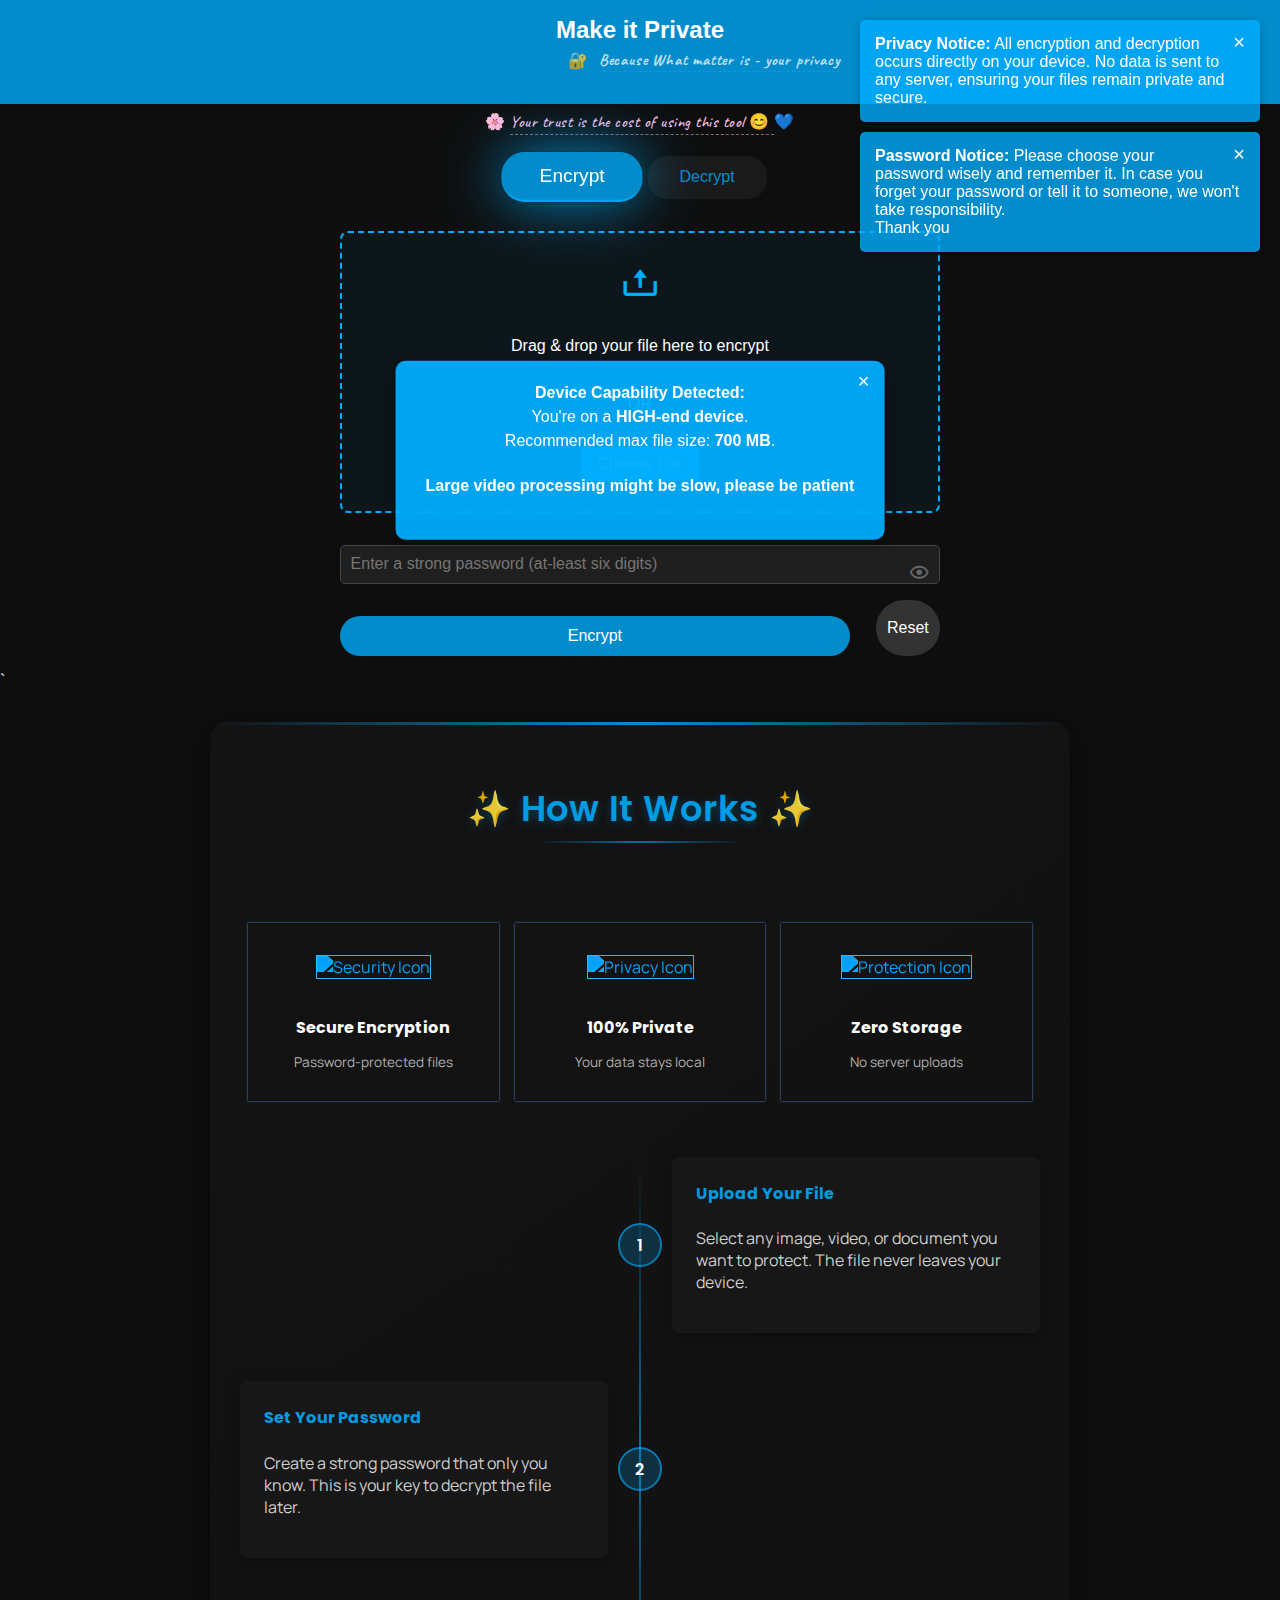
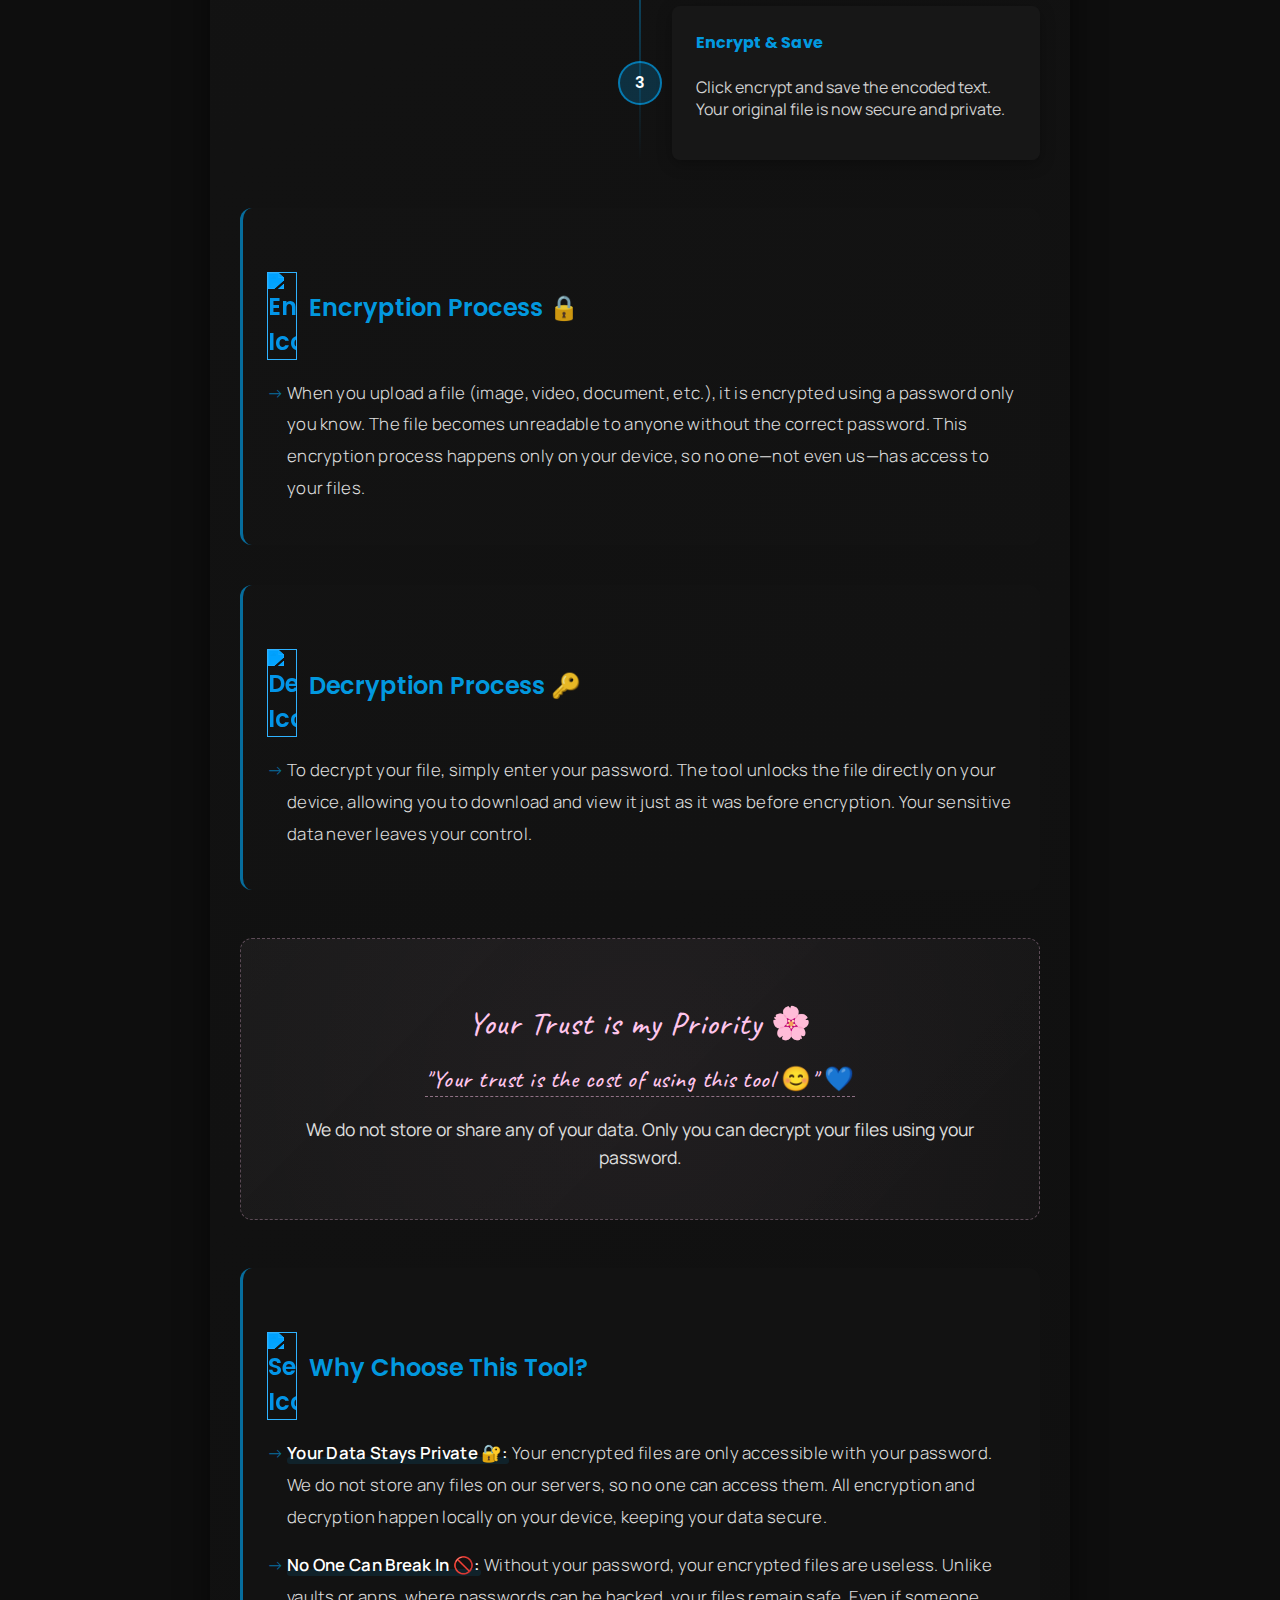
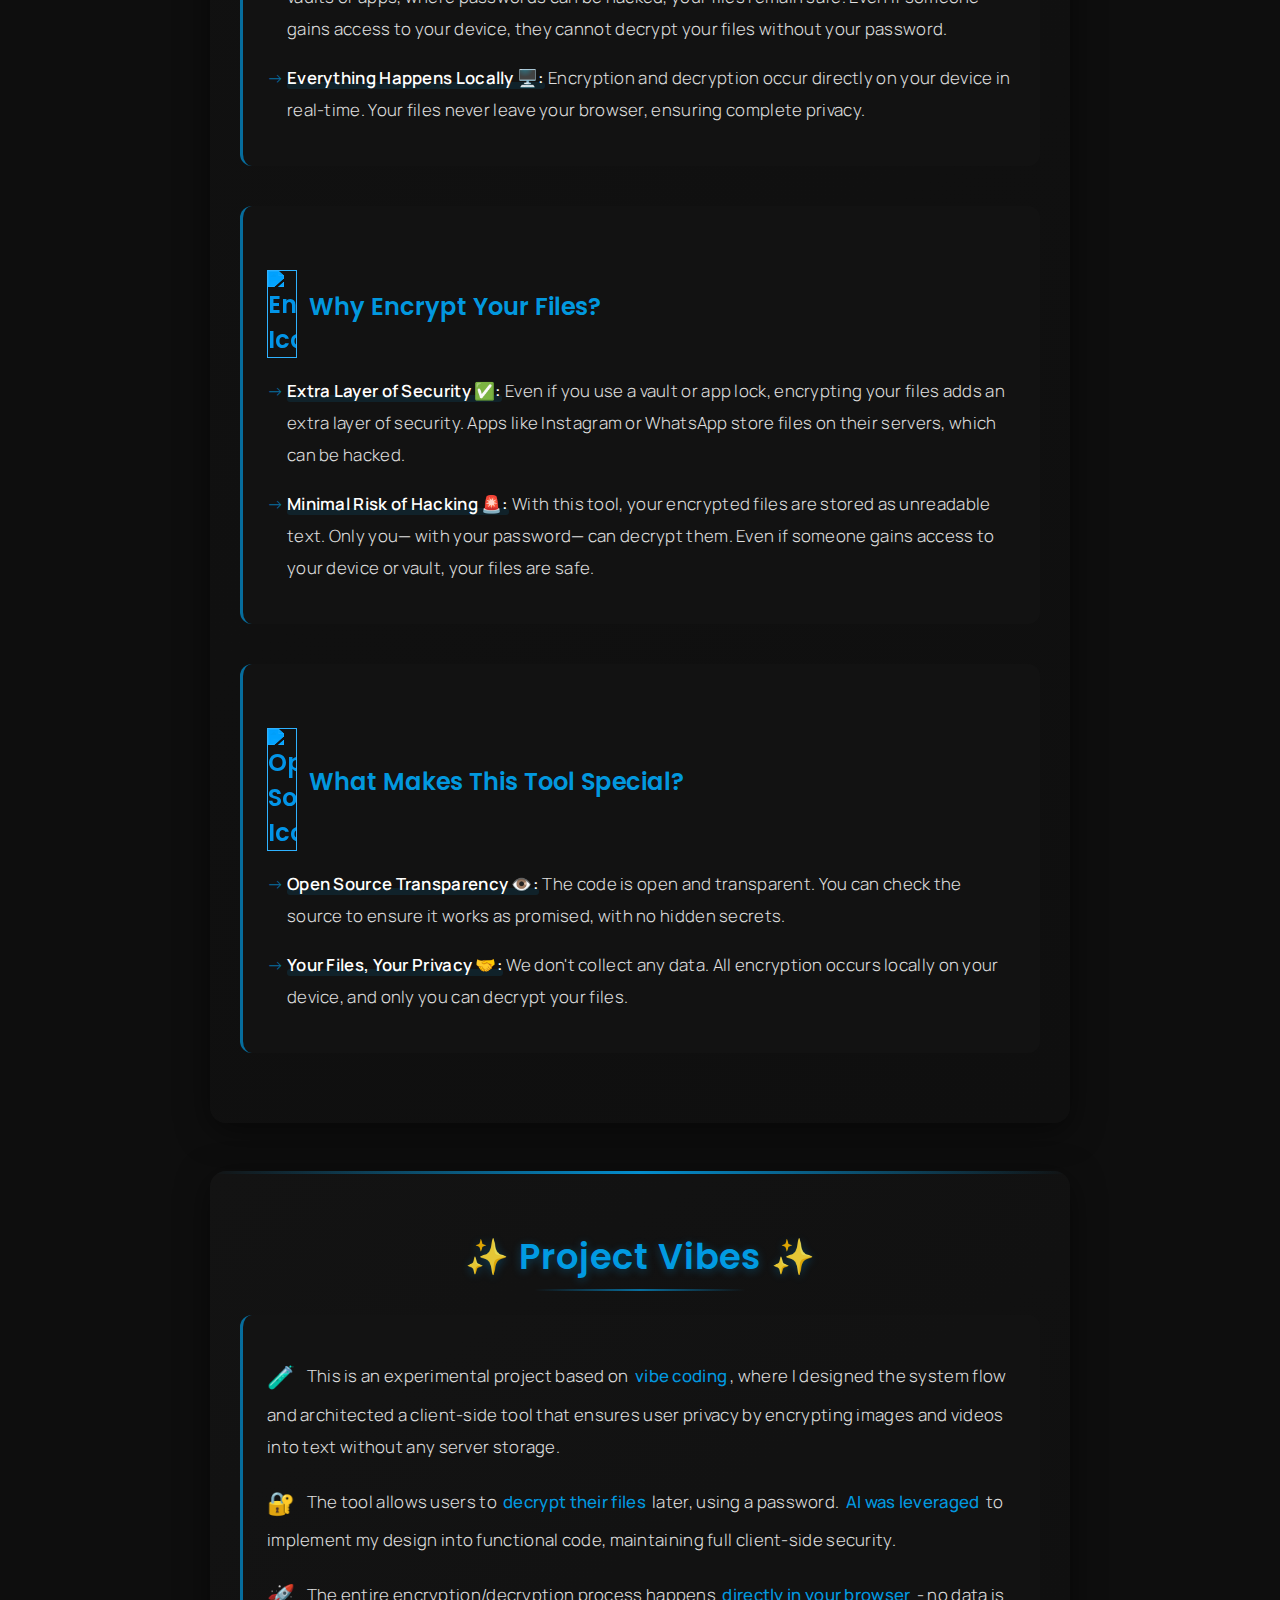
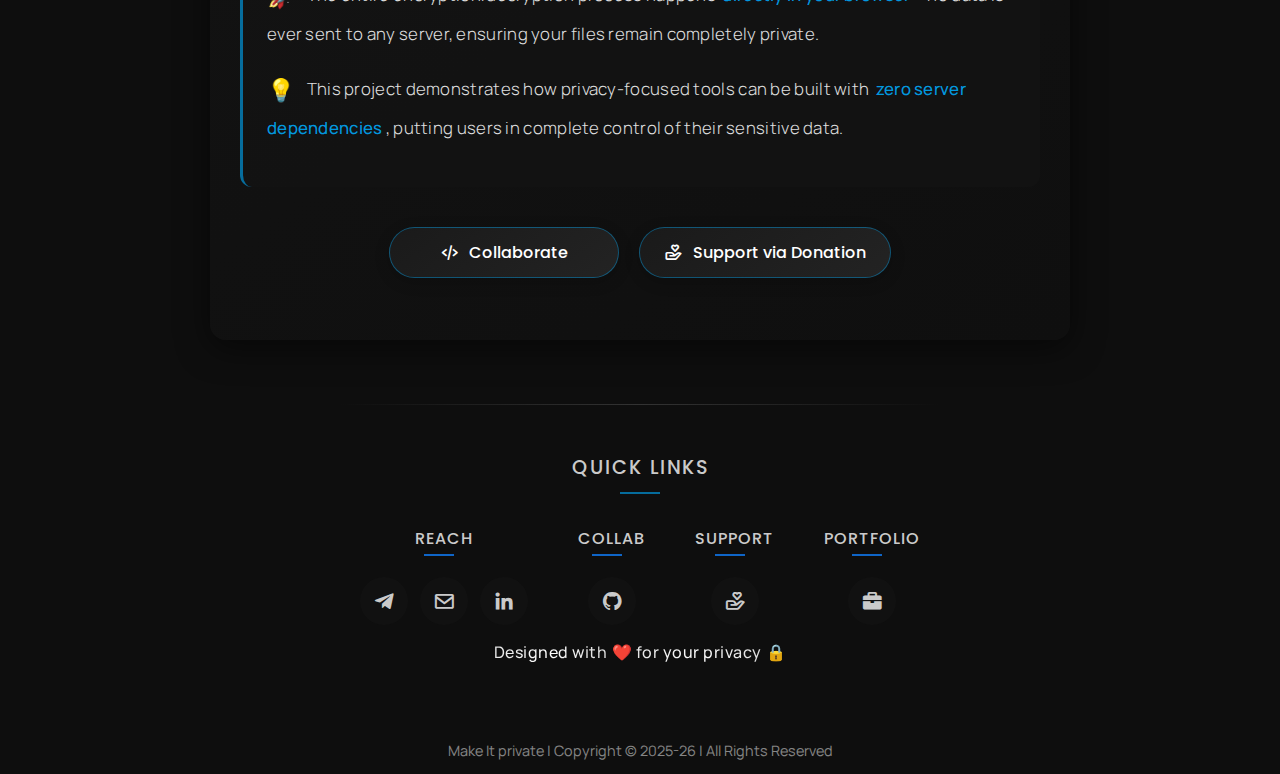
==== commit afa3d569: "animation-updated" ====
--- a/index.html
+++ b/index.html
@@ -457,7 +457,10 @@
       0% { transform: rotate(0deg); }
       100% { transform: rotate(360deg); }
     }
-
+    .trust-section * {
+  position: relative;
+  z-index: 1;
+}
     .trust-section h3 {
       font-family: 'Caveat', cursive;
       font-size: 2rem;
@@ -1123,7 +1126,360 @@
   cursor: pointer;
   color: #666;
 }
-
+/* Mobile Responsiveness (430px and below) */
+@media screen and (max-width: 430px) {
+  /* General adjustments */
+  body {
+    font-size: 14px;
+  }
+  
+  /* Navbar and tagline adjustments */
+  .navbar {
+    padding: 0.7rem 0.5rem;
+  }
+  
+  .navbar h1 {
+    font-size: 1.2rem;
+  }
+  
+  .tagline {
+    margin-left: 0;
+    font-size: 0.8rem;
+    gap: 0.3rem;
+    justify-content: center;
+  }
+  
+  .trust-line {
+    font-size: 0.8rem;
+    margin: 0.5rem auto 1rem;
+  }
+  
+  /* Button adjustments */
+  .toggle-buttons {
+    flex-direction: row;
+    gap: 10px;
+    padding: 0 10px;
+  }
+  
+  .toggle-buttons button {
+    padding: 0.5rem 1rem;
+    font-size: 0.9rem;
+    width: auto;
+    border-radius: 15px;
+  }
+  
+  button.action, button.reset, #downloadButton {
+    padding: 0.5rem;
+    font-size: 0.9rem;
+    width: 100%;
+    margin: 0.5rem 0;
+  }
+  
+  .button-group {
+    flex-direction: column;
+    gap: 5px;
+  }
+  
+  /* Container and section adjustments */
+  .container{
+    width: 90%;
+    padding: 15px;
+    margin: 1rem auto;
+    border-radius: 10px;
+  }
+  
+  .container h2, .about-project h2 {
+    font-size: 1.5rem;
+  }
+  
+  .section {
+    
+    width: 87%;
+    padding: 1rem;
+    margin-bottom: 1.5rem;
+  }
+  
+  .section h3 {
+    font-size: 1.1rem;
+  }
+  
+  .section h3 img {
+    max-width: 20px;
+  }
+  
+  .section p {
+    font-size: 0.9rem;
+    line-height: 1.6;
+  }
+  
+  /* Feature icons adjustments */
+  .feature-icons {
+    flex-direction: column;
+    margin: 1.5rem 0;
+  }
+  
+  .feature-icon {
+    margin: 0.7rem 0;
+    padding: 0.7rem;
+  }
+  .about-project {
+    padding: 15px;
+    margin: 1rem auto;
+    border-radius: 10px;
+    width: 85%;
+  }
+  .feature-icon img {
+    width: 30px;
+    height: 30px;
+  }
+  
+  .feature-icon h4 {
+    font-size: 0.9rem;
+  }
+  
+  .feature-icon p {
+    font-size: 0.8rem;
+  }
+  
+  /* Trust section fixes */
+  .trust-section {
+    padding: 1rem;
+    margin: 1.5rem 0;
+  }
+  
+  .trust-section h3 {
+    font-size: 1.3rem;
+  }
+  
+  .trust-section p {
+    font-size: 0.9rem;
+  }
+  
+  .trust-section span {
+    font-size: 1.1rem;
+  }
+  
+  /* Timeline adjustments (non-symmetrical) */
+  .process-timeline::before {
+    left: 20px;
+  }
+  
+  .timeline-step {
+    flex-direction: row;
+    justify-content: flex-start;
+    margin-bottom: 2rem;
+  }
+  
+  .timeline-step:nth-child(odd) {
+    flex-direction: row;
+  }
+  
+  .timeline-number {
+    width: 30px;
+    height: 30px;
+    font-size: 0.9rem;
+    left: 20px;
+  }
+  
+  .timeline-content {
+    width: calc(100% - 50px);
+    margin-left: 40px;
+    padding: 1rem;
+  }
+  
+  .timeline-step:nth-child(1) .timeline-content {
+    margin-top: -5px;
+  }
+  
+  .timeline-step:nth-child(2) .timeline-content {
+    margin-top: 10px;
+  }
+  
+  .timeline-step:nth-child(3) .timeline-content {
+    margin-top: -10px;
+  }
+  
+  .timeline-content h4 {
+    font-size: 1rem;
+    margin-bottom: 0.5rem;
+  }
+  
+  .timeline-content p {
+    font-size: 0.9rem;
+  }
+  
+  /* Action buttons */
+  .action-buttons {
+    flex-direction: column;
+    gap: 10px;
+    margin: 1.5rem 0;
+  }
+  
+  .action-button {
+    padding: 6px 3px;
+    font-size: 0.9rem;
+    min-width: 100%;
+    gap: 5px;
+  }
+  
+  /* Quick links and footer (asymmetrical) */
+  .quick-links-header {
+    font-size: 1rem;
+    margin-bottom: 1rem;
+  }
+  
+  .footer-columns {
+    gap: 15px;
+    justify-content: space-around;
+    margin-top: 1rem;
+  }
+  
+  .footer-column:nth-child(1) {
+    margin-left: -10px;
+  }
+  
+  .footer-column:nth-child(2) {
+    margin-right: 10px;
+  }
+  
+  .footer-column:nth-child(3) {
+    margin-left: 5px;
+  }
+  
+  .footer-column:nth-child(4) {
+    margin-right: -5px;
+  }
+  
+  .footer-title {
+    font-size: 0.8rem;
+  }
+  
+  .footer-icons-row {
+    gap: 8px;
+  }
+  
+  .footer-link {
+    width: 36px;
+    height: 36px;
+    font-size: 1.1rem;
+  }
+  
+  .footer-metallic-text {
+    font-size: 0.8rem;
+  }
+  
+  .copyright {
+    font-size: 0.7rem;
+    margin-top: 1rem;
+  }
+  
+  /* Form elements adjustments */
+  input[type="text"],
+  input[type="file"],
+  input[type="password"],
+  textarea {
+    padding: 0.5rem;
+    font-size: 0.9rem;
+  }
+  
+  .drag-drop-area {
+    padding: 20px 10px;
+  }
+  
+  .drag-drop-message i {
+    font-size: 30px;
+  }
+  
+  .drag-drop-message p {
+    font-size: 0.8rem;
+  }
+  
+  .file-label {
+    padding: 6px 12px;
+    font-size: 0.8rem;
+  }
+  
+  .toggle-eye {
+    font-size: 1.1rem;
+  }
+  
+  /* Animation fixes for typing text */
+  @keyframes shimmer {
+    0% { background-position: -300px 0; }
+    100% { background-position: 300px 0; }
+  }
+  
+  /* Trust animation fix */
+  @keyframes fadeInTrust {
+    from {
+      opacity: 0;
+      transform: translateY(-3px);
+    }
+    to {
+      opacity: 1;
+      transform: translateY(0);
+    }
+  }
+  
+  /* Preview area adjustments */
+  #decryptPreview {
+    padding: 0.7rem;
+  }
+  
+  #decryptPreview h3 {
+    font-size: 1rem;
+  }
+  
+  video, img {
+    max-height: 200px;
+  }
+  .trust-section::before {
+        content: "";
+        position: absolute;
+        top: -30%;
+        left: -30%;
+        width: 160%;
+        height: 160%;
+        /* Increased opacity from 0.014 to 0.08 for better visibility */
+        background: radial-gradient(circle, rgba(255, 197, 236, 0.08) 0%, rgba(255, 197, 236, 0.02) 50%, transparent 80%);
+        /* Added a more pronounced gradient with multiple stops */
+        /* Slightly faster animation for mobile */
+        animation: rotateMobile 10s linear infinite;
+      }
+      
+      @keyframes rotateMobile {
+        0% { transform: rotate(0deg) scale(1); }
+        50% { transform: rotate(180deg) scale(1.05); }
+        100% { transform: rotate(360deg) scale(1); }
+      }
+}
+@media (max-width: 400px) {
+  .trust-section {
+    padding: 1.5rem;
+    min-height: 260px; /* More space for animation */
+  }
+
+  .trust-section::before {
+    top: -41%;
+        left: -20%;
+        width: 140%;
+        height: 120%;
+        background: radial-gradient(circle, rgba(255, 197, 236, 0.1) 0%, rgba(255, 197, 236, 0.03) 69%, transparent 80%);
+    animation: rotateMobile 8s linear infinite;
+  }
+}
+
+@keyframes rotateMobile {
+  0% {
+    transform: rotate(0deg) scale(1);
+  }
+  50% {
+    transform: rotate(180deg) scale(1.05);
+  }
+  100% {
+    transform: rotate(360deg) scale(1);
+  }
+}
   </style>
 </head>
 <body>
@@ -1370,7 +1726,7 @@
     <div class="footer-column">
       <div class="footer-title">Portfolio</div>
       <div class="footer-icons-row">
-        <a href="https://aadityansha06.github.io/" class="footer-link" title="portfolio">
+        <a href="https://aadityansha06.github.io/" class="footer-link" target="_blank" title="portfolio">
           
           <i class='bx bxs-briefcase'></i>
         </a>
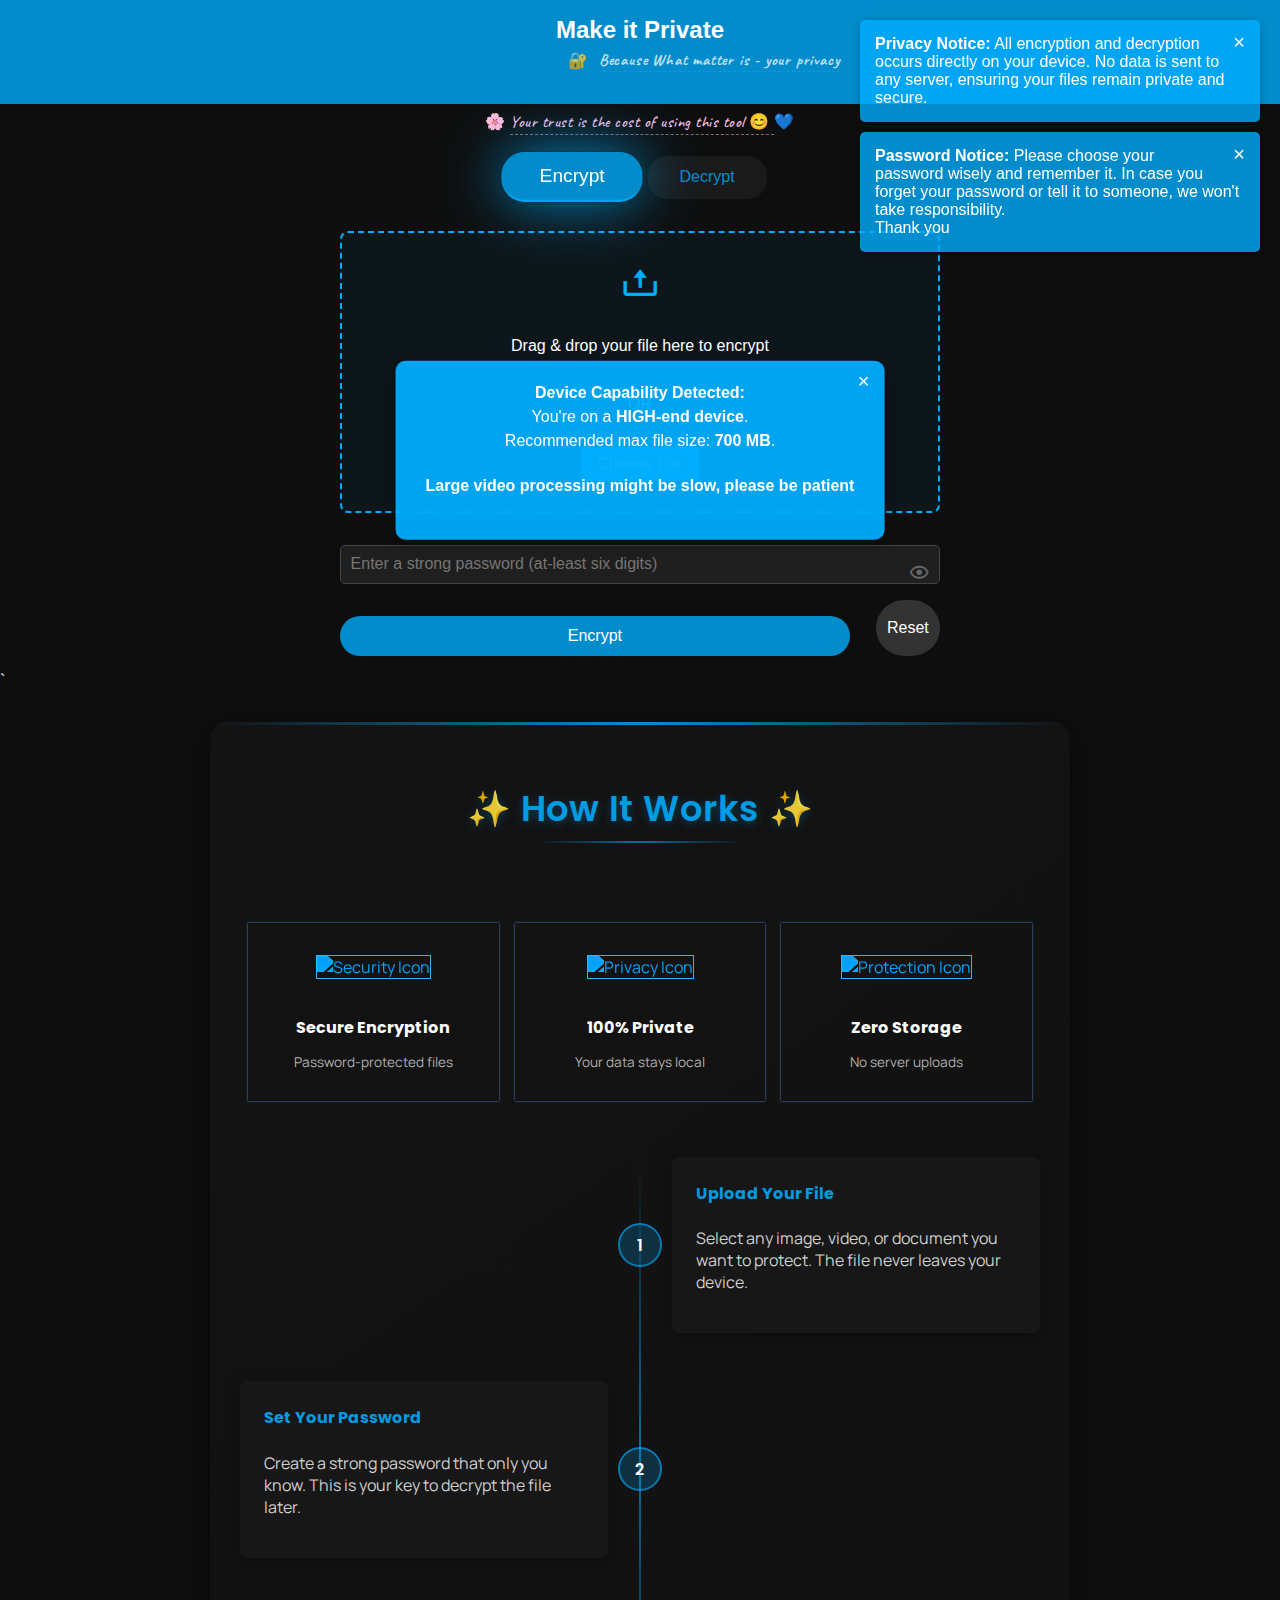
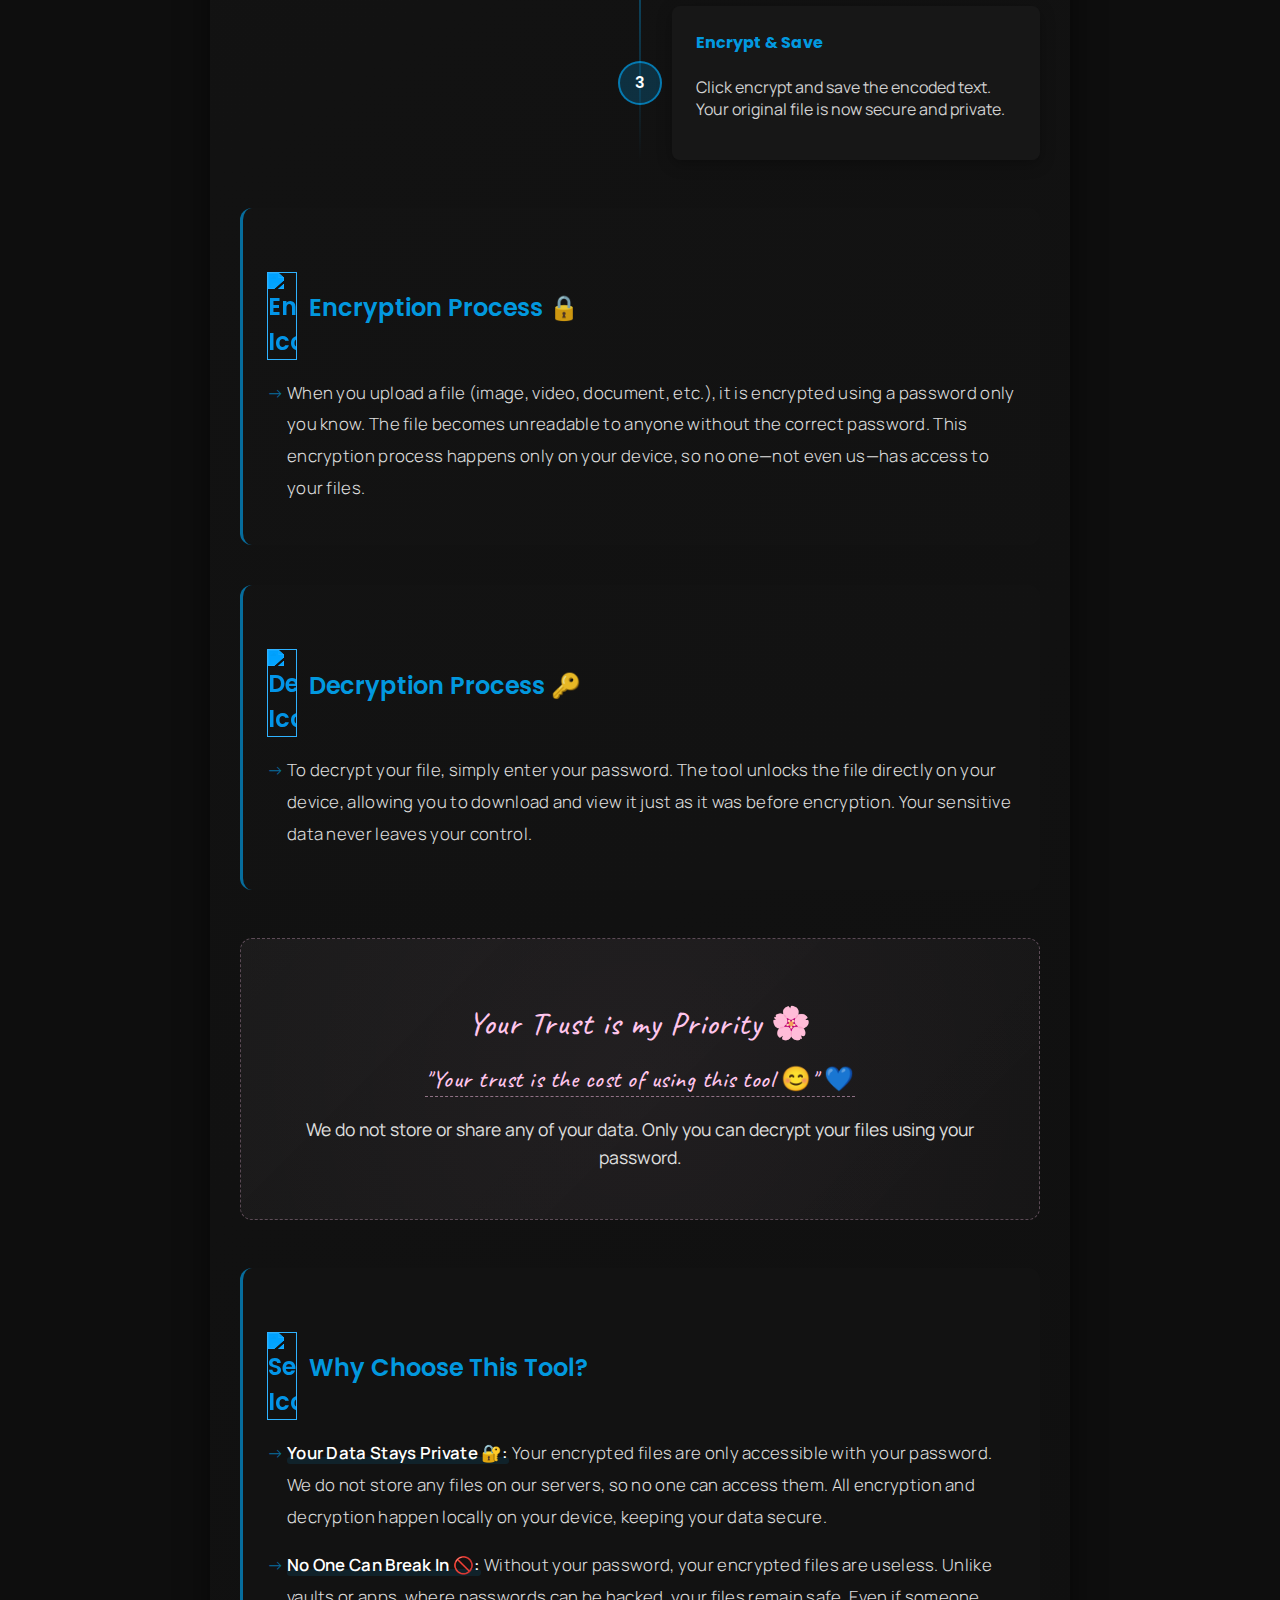
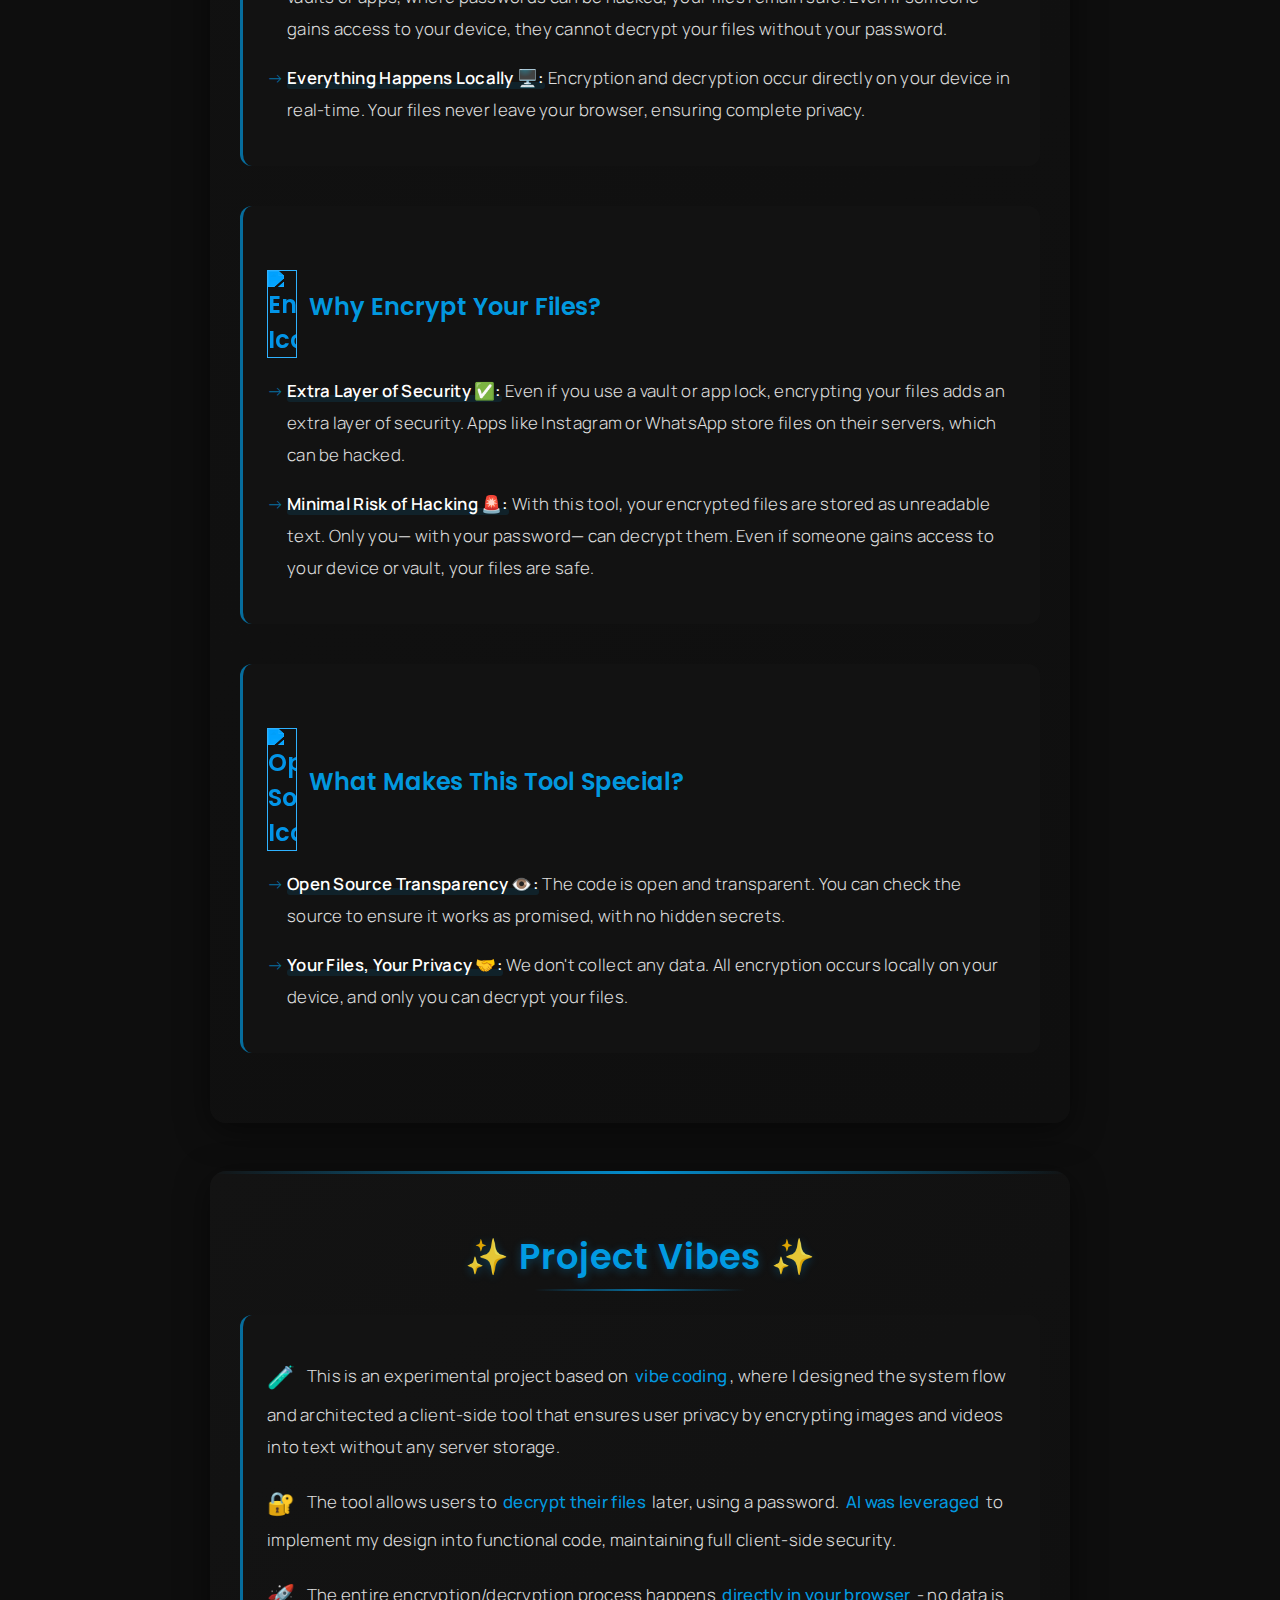
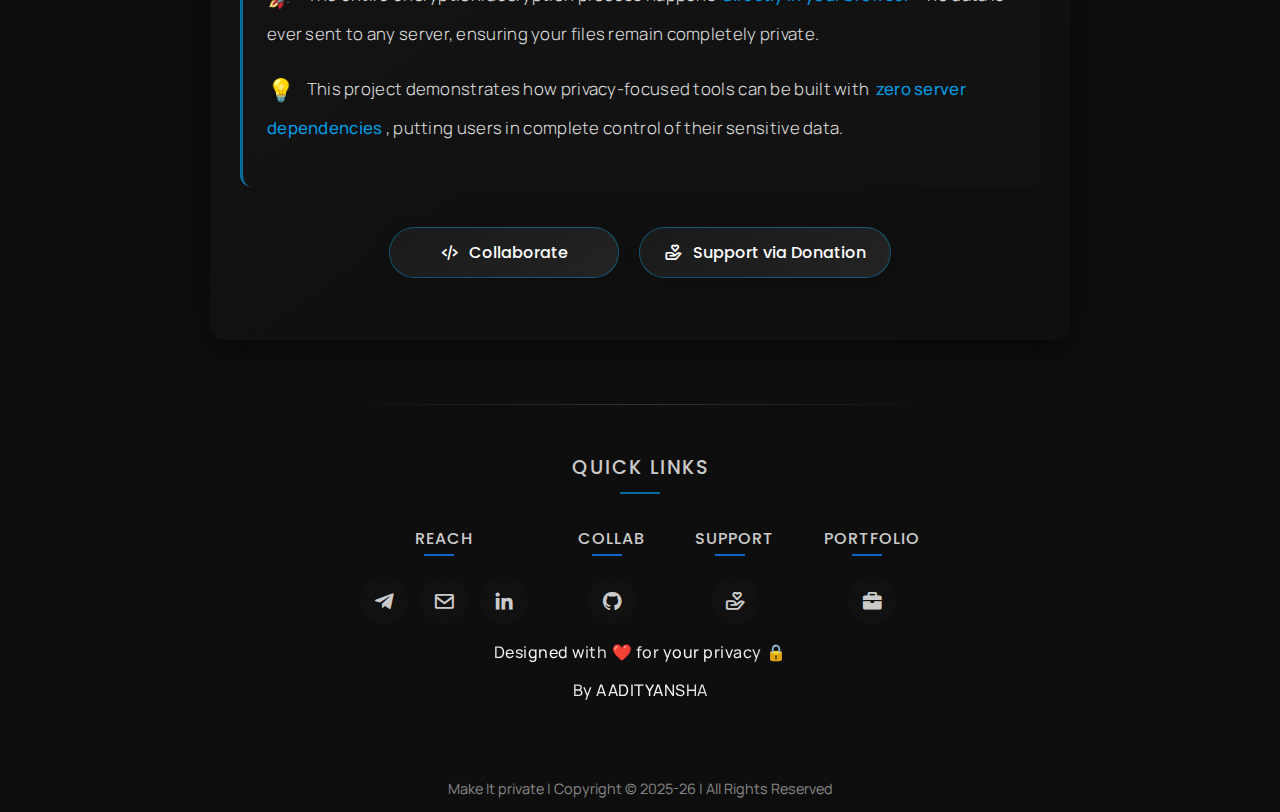
==== commit 8cfc6bc0: "added" ====
--- a/index.html
+++ b/index.html
@@ -19,6 +19,7 @@
       margin: 0;
       background-color: #0e0e0e;
       color: #fff;
+      overflow-x: hidden;
       font-family: 'Segoe UI', sans-serif;
     }
 
@@ -1128,6 +1129,50 @@
 }
 /* Mobile Responsiveness (430px and below) */
 @media screen and (max-width: 430px) {
+  html, body {
+    overflow-x: hidden;
+    position: relative;
+    width: 100%;
+  }
+  
+  #decryptSection, #encryptSection {
+    max-width: 100%;
+    width: 100%;
+    box-sizing: border-box;
+    padding-left: 10px;
+    padding-right: 10px;
+  }
+  
+  /* Ensure drag-drop areas don't overflow */
+  .drag-drop-area {
+    width: auto;
+    max-width: 100%;
+    box-sizing: border-box;
+    margin-left: 0;
+    margin-right: 0;
+  }
+  
+  /* Fix any potential button group overflow */
+  .button-group {
+    width: 100%;
+  }
+  
+  /* Ensure preview area doesn't overflow */
+  #decryptPreview {
+    max-width: 100%;
+    width: auto;
+    box-sizing: border-box;
+    margin-left: 10px;
+    margin-right: 10px;
+  }
+  
+  /* Fix any margins that might be causing overflow */
+  .content {
+    margin-left: auto;
+    margin-right: auto;
+    width: 100%;
+    box-sizing: border-box;
+  }
   /* General adjustments */
   body {
     font-size: 14px;
@@ -1736,6 +1781,11 @@
   <p>
     <span class="footer-metallic-text">Designed with</span> ❤️ 
     <span class="footer-metallic-text">for your privacy</span> 🔒
+    
+  </p>
+  <p>
+    <span class="footer-metallic-text"> By AADITYANSHA
+    </span>
   </p>
   
 </div>
